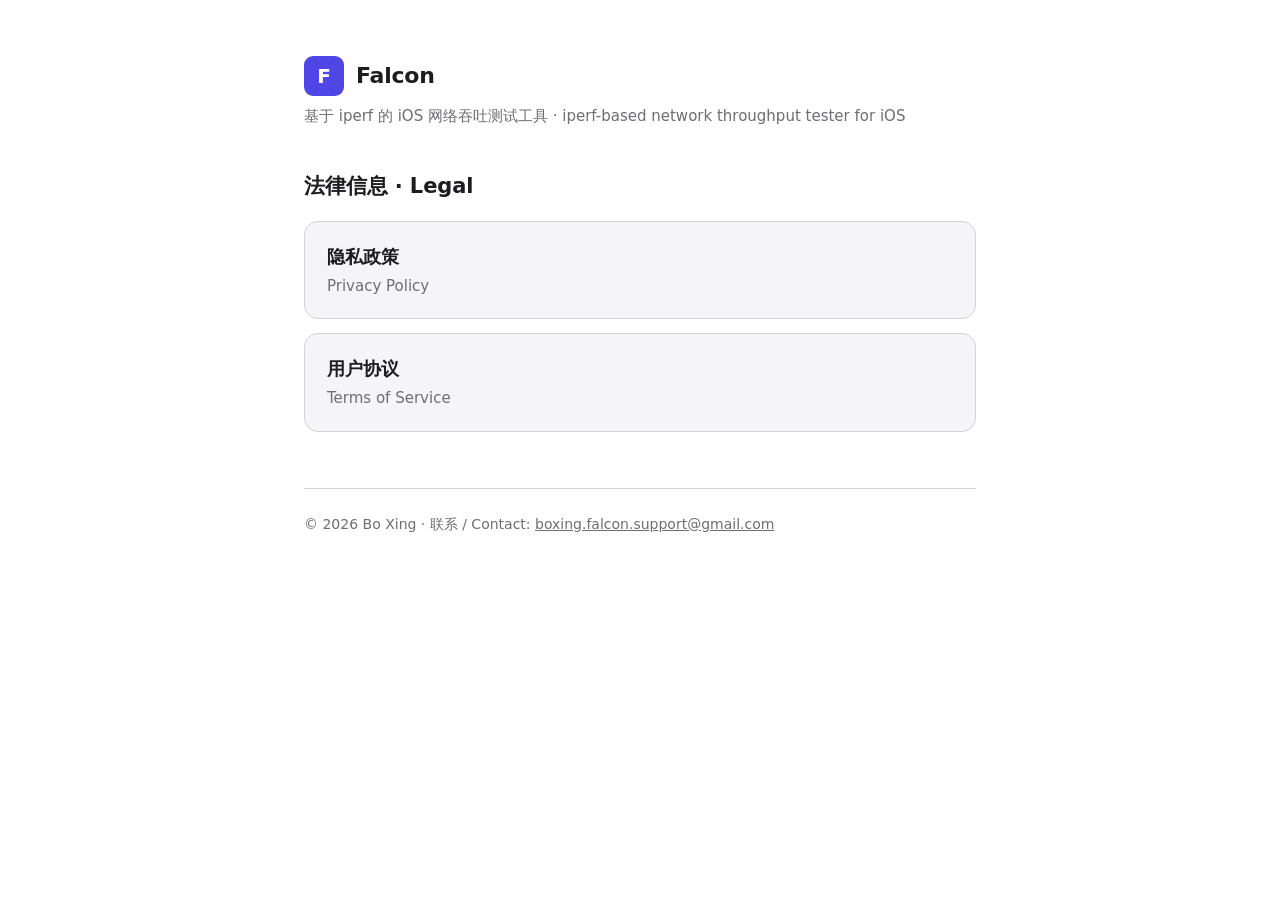
==== index.html @ 8d0fa13b "feat: 隐私政策与用户协议页面(中英双语) 新增 GitHub Pages 静态站点:索引页 + 隐私政策/用户协议各中英两版 + 共用样式。 供 Falcon App「关于」页的法律入口链接。 " ====
<!DOCTYPE html>
<html lang="zh-Hans">
<head>
<meta charset="utf-8">
<meta name="viewport" content="width=device-width, initial-scale=1">
<title>Falcon</title>
<link rel="stylesheet" href="style.css">
</head>
<body>
<div class="wrap">
  <header class="site">
    <div class="mark">F</div>
    <h1>Falcon</h1>
  </header>
  <p class="updated">基于 iperf 的 iOS 网络吞吐测试工具 · iperf-based network throughput tester for iOS</p>

  <h2>法律信息 · Legal</h2>
  <a class="card" href="privacy.html">
    <div class="t">隐私政策</div>
    <div class="d">Privacy Policy</div>
  </a>
  <a class="card" href="terms.html">
    <div class="t">用户协议</div>
    <div class="d">Terms of Service</div>
  </a>

  <footer>
    © 2026 Bo Xing · 联系 / Contact:
    <a href="mailto:boxing.falcon.support@gmail.com">boxing.falcon.support@gmail.com</a>
  </footer>
</div>
</body>
</html>
---- style.css ----
:root {
  color-scheme: light dark;
  --bg: #ffffff;
  --surface: #f5f5f7;
  --text: #1d1d1f;
  --text-secondary: #6e6e73;
  --separator: #d2d2d7;
  --accent: #4f46e5;
}

@media (prefers-color-scheme: dark) {
  :root {
    --bg: #000000;
    --surface: #1c1c1e;
    --text: #f5f5f7;
    --text-secondary: #98989d;
    --separator: #38383a;
    --accent: #818cf8;
  }
}

* { box-sizing: border-box; }

html { -webkit-text-size-adjust: 100%; }

body {
  margin: 0;
  font-family: -apple-system, BlinkMacSystemFont, "SF Pro Text", "Segoe UI",
    "PingFang SC", "Hiragino Sans GB", "Microsoft YaHei", system-ui, sans-serif;
  background: var(--bg);
  color: var(--text);
  line-height: 1.65;
  font-size: 17px;
}

.wrap {
  max-width: 720px;
  margin: 0 auto;
  padding: 56px 24px 96px;
}

header.site {
  display: flex;
  align-items: center;
  gap: 12px;
  margin-bottom: 8px;
}

header.site .mark {
  width: 40px;
  height: 40px;
  border-radius: 9px;
  background: var(--accent);
  display: grid;
  place-items: center;
  color: #fff;
  font-weight: 700;
  font-size: 20px;
  flex: none;
}

header.site h1 { font-size: 22px; margin: 0; }

h1 { font-size: 30px; line-height: 1.25; letter-spacing: -0.01em; }
h2 { font-size: 21px; margin-top: 40px; letter-spacing: -0.005em; }

.updated {
  color: var(--text-secondary);
  font-size: 15px;
  margin-top: 4px;
}

.lang {
  font-size: 15px;
  margin: 24px 0 8px;
}
.lang a { color: var(--accent); text-decoration: none; }
.lang a:hover { text-decoration: underline; }

a { color: var(--accent); }

p, li { color: var(--text); }

ul { padding-left: 22px; }
li { margin: 6px 0; }

hr {
  border: none;
  border-top: 1px solid var(--separator);
  margin: 40px 0;
}

.card {
  display: block;
  background: var(--surface);
  border: 1px solid var(--separator);
  border-radius: 14px;
  padding: 20px 22px;
  margin: 14px 0;
  text-decoration: none;
  color: var(--text);
  transition: transform 0.12s ease;
}
.card:hover { transform: translateY(-1px); }
.card .t { font-size: 18px; font-weight: 600; }
.card .d { color: var(--text-secondary); font-size: 15px; margin-top: 2px; }

footer {
  margin-top: 56px;
  padding-top: 24px;
  border-top: 1px solid var(--separator);
  color: var(--text-secondary);
  font-size: 14px;
}
footer a { color: var(--text-secondary); }
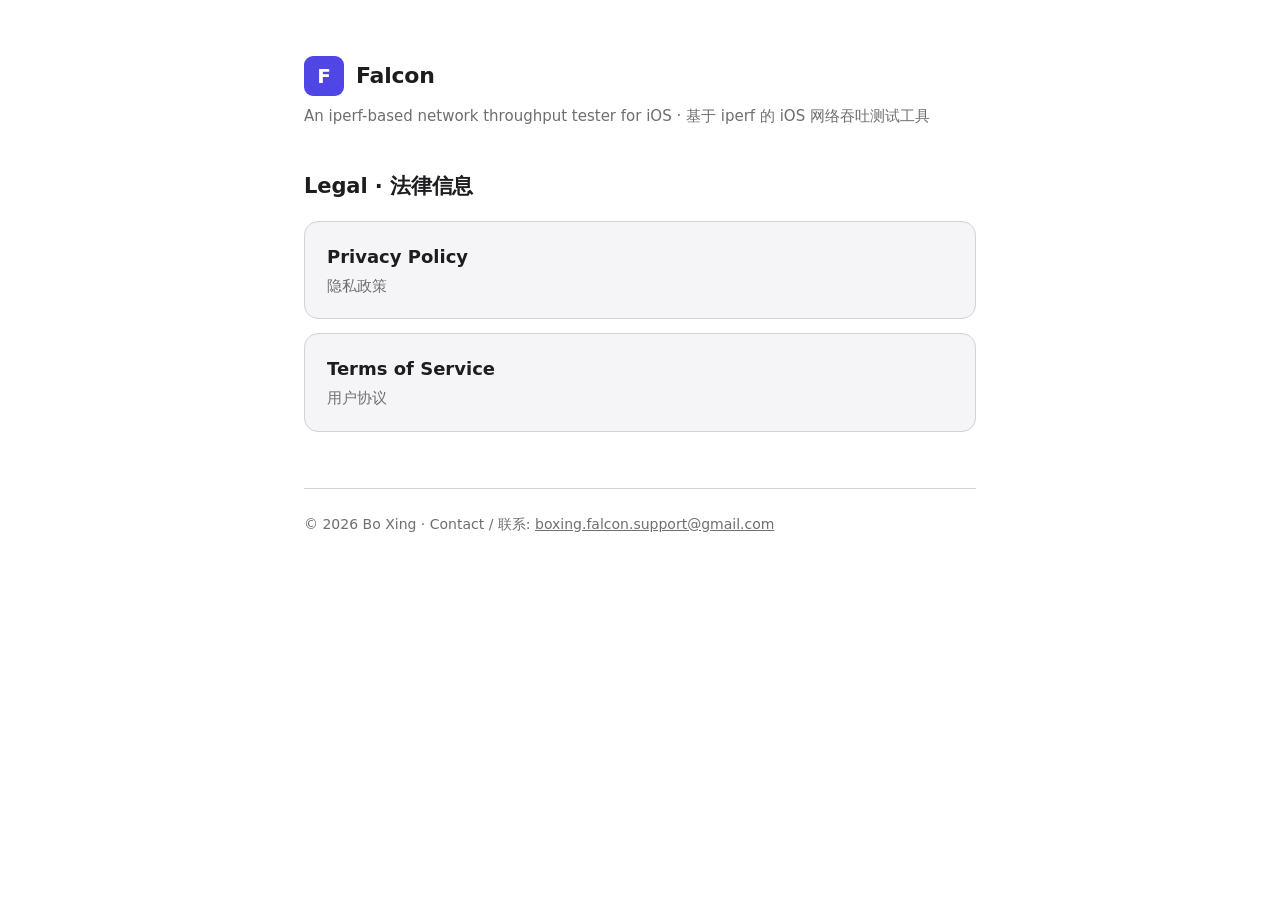
==== commit 4ead9b6f: "refactor: 默认页面改英文,中文移至 -zh 版本 privacy.html / terms.html / index.html 改为英文(全球默认 + App Store 隐私 政策 URL" ====
--- a/index.html
+++ b/index.html
@@ -1,5 +1,5 @@
 <!DOCTYPE html>
-<html lang="zh-Hans">
+<html lang="en">
 <head>
 <meta charset="utf-8">
 <meta name="viewport" content="width=device-width, initial-scale=1">
@@ -12,20 +12,20 @@
     <div class="mark">F</div>
     <h1>Falcon</h1>
   </header>
-  <p class="updated">基于 iperf 的 iOS 网络吞吐测试工具 · iperf-based network throughput tester for iOS</p>
+  <p class="updated">An iperf-based network throughput tester for iOS · 基于 iperf 的 iOS 网络吞吐测试工具</p>
 
-  <h2>法律信息 · Legal</h2>
+  <h2>Legal · 法律信息</h2>
   <a class="card" href="privacy.html">
-    <div class="t">隐私政策</div>
-    <div class="d">Privacy Policy</div>
+    <div class="t">Privacy Policy</div>
+    <div class="d">隐私政策</div>
   </a>
   <a class="card" href="terms.html">
-    <div class="t">用户协议</div>
-    <div class="d">Terms of Service</div>
+    <div class="t">Terms of Service</div>
+    <div class="d">用户协议</div>
   </a>
 
   <footer>
-    © 2026 Bo Xing · 联系 / Contact:
+    © 2026 Bo Xing · Contact / 联系:
     <a href="mailto:boxing.falcon.support@gmail.com">boxing.falcon.support@gmail.com</a>
   </footer>
 </div>
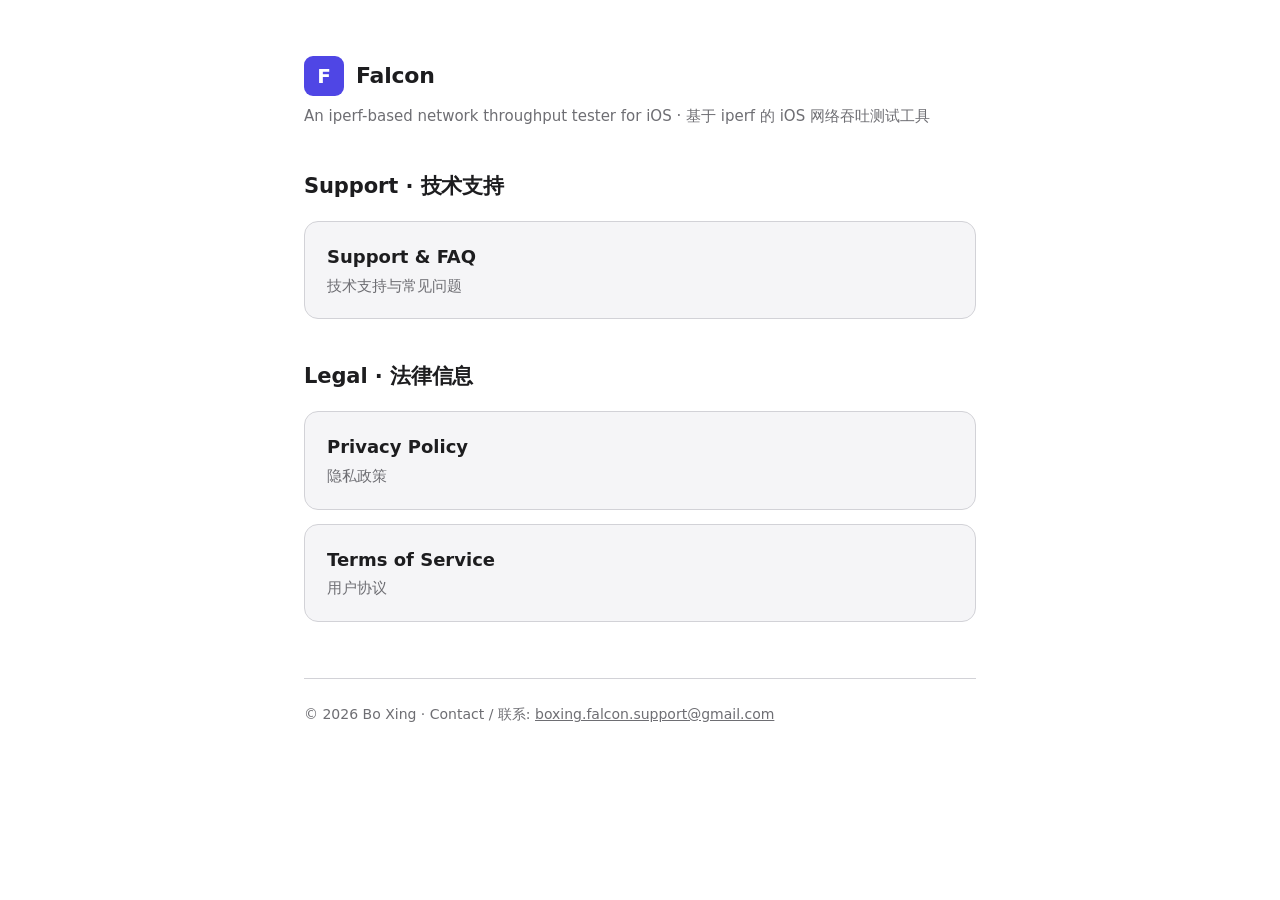
==== commit 47b66488: "feat: 技术支持页(中英双语)+ 首页入口 Co-Authored-By: Claude Opus 4.8 <noreply@anthropic.com>" ====
--- a/index.html
+++ b/index.html
@@ -13,6 +13,12 @@
     <h1>Falcon</h1>
   </header>
   <p class="updated">An iperf-based network throughput tester for iOS · 基于 iperf 的 iOS 网络吞吐测试工具</p>
+
+  <h2>Support · 技术支持</h2>
+  <a class="card" href="support.html">
+    <div class="t">Support &amp; FAQ</div>
+    <div class="d">技术支持与常见问题</div>
+  </a>
 
   <h2>Legal · 法律信息</h2>
   <a class="card" href="privacy.html">
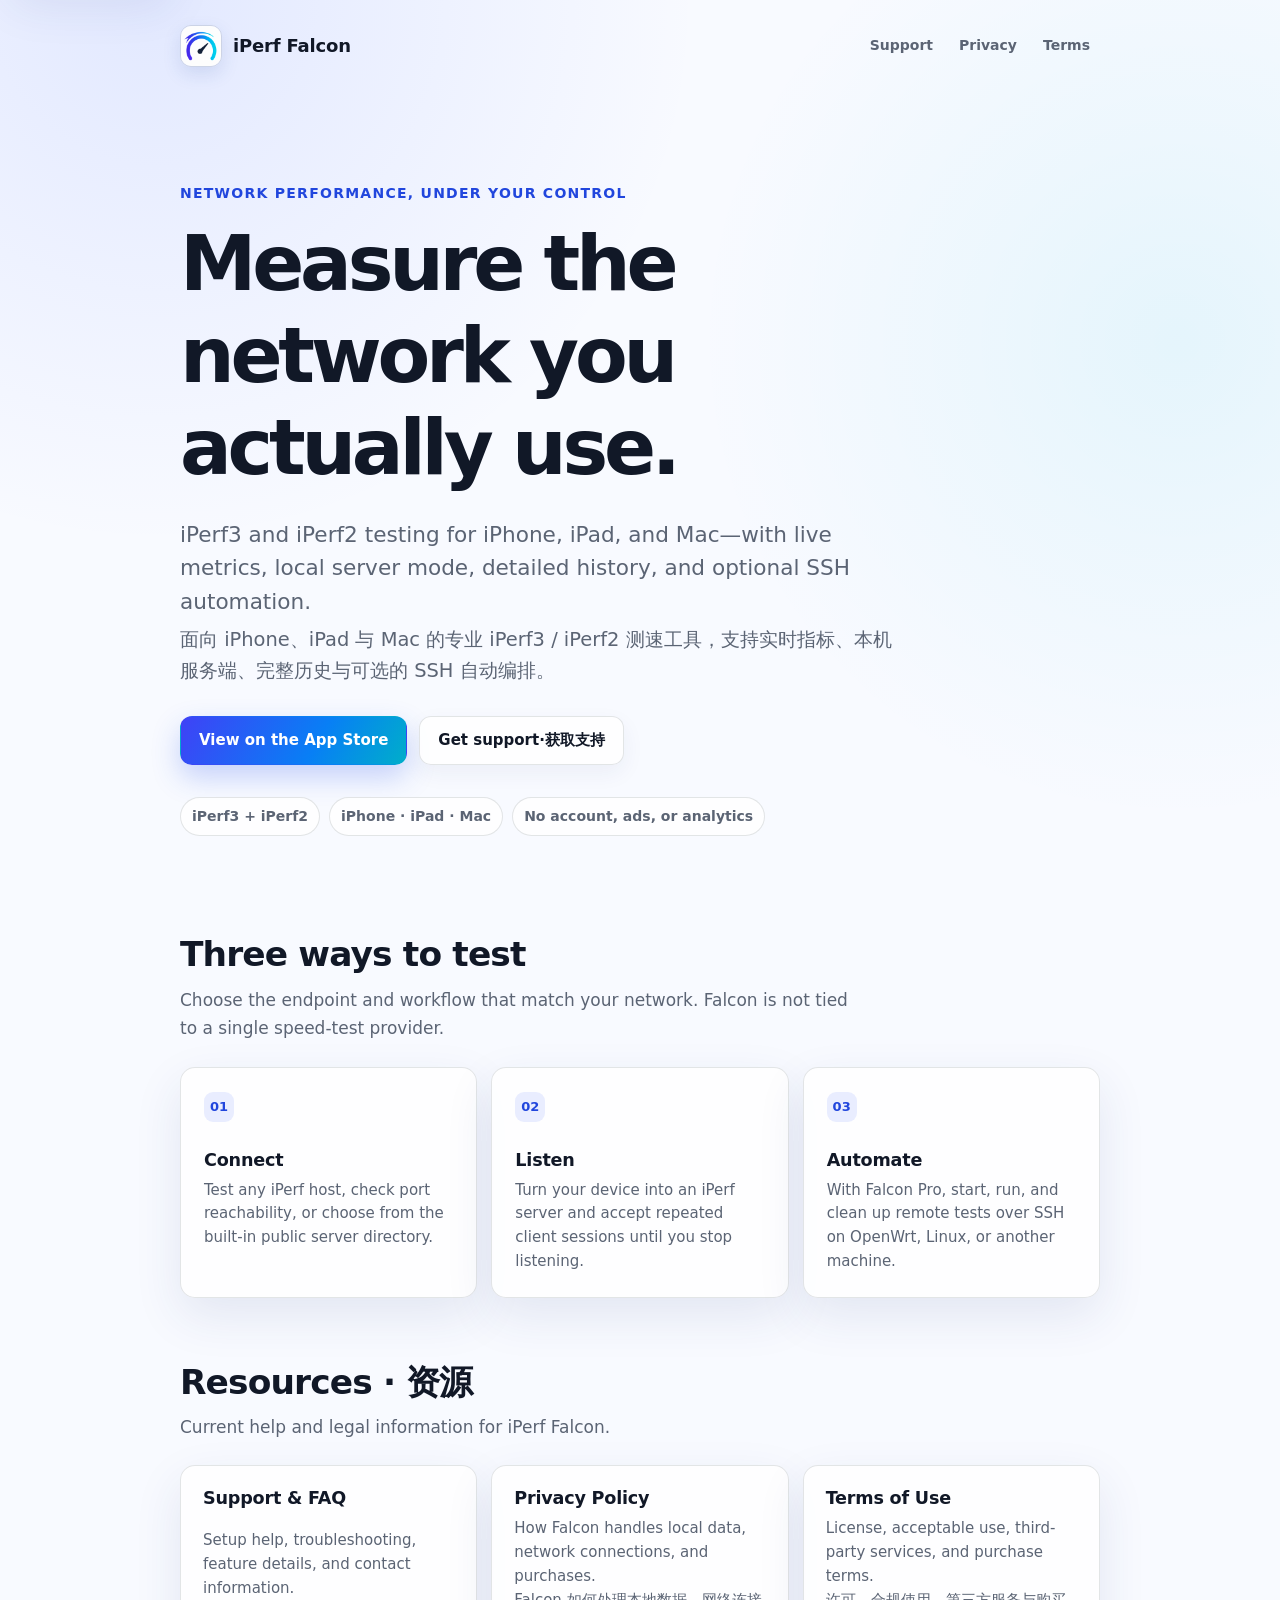
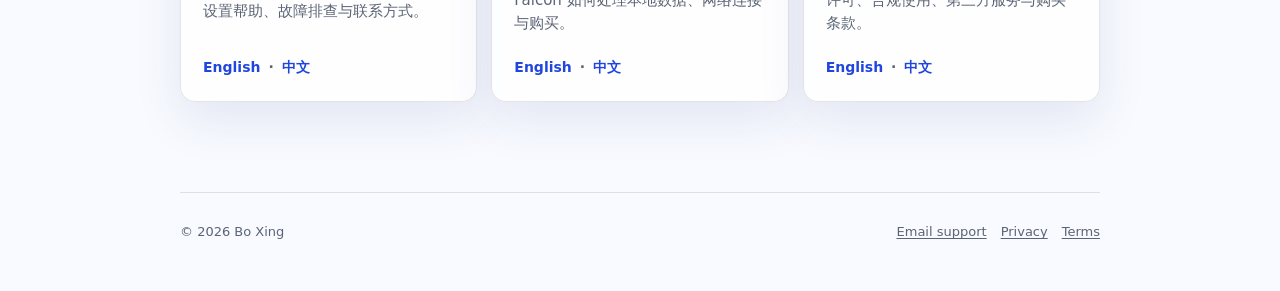
==== commit f2d5fb12: "feat: 更新官网内容与支持文档" ====
--- a/index.html
+++ b/index.html
@@ -1,39 +1,122 @@
 <!DOCTYPE html>
 <html lang="en">
 <head>
-<meta charset="utf-8">
-<meta name="viewport" content="width=device-width, initial-scale=1">
-<title>Falcon</title>
-<link rel="stylesheet" href="style.css">
+  <meta charset="utf-8">
+  <meta name="viewport" content="width=device-width, initial-scale=1">
+  <meta name="description" content="iPerf Falcon is a native network throughput tester for iPhone, iPad, and Mac, with iPerf3, iPerf2, local server mode, and optional SSH orchestration.">
+  <meta name="theme-color" content="#f8faff" media="(prefers-color-scheme: light)">
+  <meta name="theme-color" content="#080b12" media="(prefers-color-scheme: dark)">
+  <link rel="canonical" href="https://bo-xing.github.io/falcon-site/">
+  <link rel="icon" href="app-icon.png" type="image/png">
+  <link rel="apple-touch-icon" href="app-icon.png">
+  <link rel="stylesheet" href="style.css">
+  <title>iPerf Falcon · Network Throughput Tester</title>
 </head>
 <body>
-<div class="wrap">
-  <header class="site">
-    <div class="mark">F</div>
-    <h1>Falcon</h1>
-  </header>
-  <p class="updated">An iperf-based network throughput tester for iOS · 基于 iperf 的 iOS 网络吞吐测试工具</p>
+  <a class="skip-link" href="#main-content">Skip to content</a>
+  <div class="wrap">
+    <header class="site-header">
+      <a class="brand" href="index.html" aria-label="iPerf Falcon home">
+        <img src="app-icon.png" width="42" height="42" alt="">
+        <span>iPerf Falcon</span>
+      </a>
+      <nav class="site-nav" aria-label="Primary navigation">
+        <a href="support.html">Support</a>
+        <a href="privacy.html">Privacy</a>
+        <a href="terms.html">Terms</a>
+      </nav>
+    </header>
 
-  <h2>Support · 技术支持</h2>
-  <a class="card" href="support.html">
-    <div class="t">Support &amp; FAQ</div>
-    <div class="d">技术支持与常见问题</div>
-  </a>
+    <main id="main-content">
+      <section class="hero" aria-labelledby="hero-title">
+        <p class="eyebrow">Network performance, under your control</p>
+        <h1 id="hero-title">Measure the network you actually use.</h1>
+        <p class="lead">
+          iPerf3 and iPerf2 testing for iPhone, iPad, and Mac—with live metrics, local server mode, detailed history, and optional SSH automation.
+          <span class="zh-line" lang="zh-Hans">面向 iPhone、iPad 与 Mac 的专业 iPerf3 / iPerf2 测速工具，支持实时指标、本机服务端、完整历史与可选的 SSH 自动编排。</span>
+        </p>
+        <div class="hero-actions">
+          <a class="button primary" href="https://apps.apple.com/app/id6780008195">View on the App Store</a>
+          <a class="button" href="support.html"><span>Get support</span><span aria-hidden="true">·</span><span lang="zh-Hans">获取支持</span></a>
+        </div>
+        <ul class="fact-list">
+          <li>iPerf3 + iPerf2</li>
+          <li>iPhone · iPad · Mac</li>
+          <li>No account, ads, or analytics</li>
+        </ul>
+      </section>
 
-  <h2>Legal · 法律信息</h2>
-  <a class="card" href="privacy.html">
-    <div class="t">Privacy Policy</div>
-    <div class="d">隐私政策</div>
-  </a>
-  <a class="card" href="terms.html">
-    <div class="t">Terms of Service</div>
-    <div class="d">用户协议</div>
-  </a>
+      <section aria-labelledby="ways-title">
+        <h2 id="ways-title">Three ways to test</h2>
+        <p class="section-intro">Choose the endpoint and workflow that match your network. Falcon is not tied to a single speed-test provider.</p>
+        <div class="grid">
+          <article class="panel">
+            <span class="number" aria-hidden="true">01</span>
+            <h3>Connect</h3>
+            <p>Test any iPerf host, check port reachability, or choose from the built-in public server directory.</p>
+          </article>
+          <article class="panel">
+            <span class="number" aria-hidden="true">02</span>
+            <h3>Listen</h3>
+            <p>Turn your device into an iPerf server and accept repeated client sessions until you stop listening.</p>
+          </article>
+          <article class="panel">
+            <span class="number" aria-hidden="true">03</span>
+            <h3>Automate</h3>
+            <p>With Falcon Pro, start, run, and clean up remote tests over SSH on OpenWrt, Linux, or another machine.</p>
+          </article>
+        </div>
+      </section>
 
-  <footer>
-    © 2026 Bo Xing · Contact / 联系:
-    <a href="mailto:boxing.falcon.support@gmail.com">boxing.falcon.support@gmail.com</a>
-  </footer>
-</div>
+      <section aria-labelledby="resources-title">
+        <h2 id="resources-title">Resources <span aria-hidden="true">·</span> <span lang="zh-Hans">资源</span></h2>
+        <p class="section-intro">Current help and legal information for iPerf Falcon.</p>
+        <div class="resource-grid">
+          <article class="card">
+            <div class="card-top">
+              <h3>Support &amp; FAQ</h3>
+            </div>
+            <p>Setup help, troubleshooting, feature details, and contact information.<br><span lang="zh-Hans">设置帮助、故障排查与联系方式。</span></p>
+            <div class="card-links">
+              <a href="support.html" lang="en">English</a>
+              <span aria-hidden="true">·</span>
+              <a href="support-zh.html" lang="zh-Hans">中文</a>
+            </div>
+          </article>
+          <article class="card">
+            <div class="card-top">
+              <h3>Privacy Policy</h3>
+            </div>
+            <p>How Falcon handles local data, network connections, and purchases.<br><span lang="zh-Hans">Falcon 如何处理本地数据、网络连接与购买。</span></p>
+            <div class="card-links">
+              <a href="privacy.html" lang="en">English</a>
+              <span aria-hidden="true">·</span>
+              <a href="privacy-zh.html" lang="zh-Hans">中文</a>
+            </div>
+          </article>
+          <article class="card">
+            <div class="card-top">
+              <h3>Terms of Use</h3>
+            </div>
+            <p>License, acceptable use, third-party services, and purchase terms.<br><span lang="zh-Hans">许可、合规使用、第三方服务与购买条款。</span></p>
+            <div class="card-links">
+              <a href="terms.html" lang="en">English</a>
+              <span aria-hidden="true">·</span>
+              <a href="terms-zh.html" lang="zh-Hans">中文</a>
+            </div>
+          </article>
+        </div>
+      </section>
+    </main>
+
+    <footer>
+      <span>© 2026 Bo Xing</span>
+      <nav class="footer-links" aria-label="Footer navigation">
+        <a href="mailto:boxing.falcon.support@gmail.com">Email support</a>
+        <a href="privacy.html">Privacy</a>
+        <a href="terms.html">Terms</a>
+      </nav>
+    </footer>
+  </div>
 </body>
 </html>
--- a/style.css
+++ b/style.css
@@ -1,115 +1,607 @@
 :root {
   color-scheme: light dark;
-  --bg: #ffffff;
-  --surface: #f5f5f7;
-  --text: #1d1d1f;
-  --text-secondary: #6e6e73;
-  --separator: #d2d2d7;
-  --accent: #4f46e5;
+  --bg: #f8faff;
+  --surface: rgba(255, 255, 255, 0.82);
+  --surface-solid: #ffffff;
+  --surface-muted: #f1f5ff;
+  --text: #111827;
+  --text-secondary: #5b6474;
+  --separator: rgba(31, 41, 55, 0.12);
+  --accent: #335cff;
+  --accent-strong: #2146dd;
+  --accent-soft: rgba(51, 92, 255, 0.1);
+  --shadow: 0 18px 48px rgba(35, 61, 130, 0.1);
+  --radius-md: 15px;
 }
 
 @media (prefers-color-scheme: dark) {
   :root {
-    --bg: #000000;
-    --surface: #1c1c1e;
-    --text: #f5f5f7;
-    --text-secondary: #98989d;
-    --separator: #38383a;
-    --accent: #818cf8;
-  }
-}
-
-* { box-sizing: border-box; }
-
-html { -webkit-text-size-adjust: 100%; }
+    --bg: #080b12;
+    --surface: rgba(20, 25, 36, 0.84);
+    --surface-solid: #141924;
+    --surface-muted: #171d2b;
+    --text: #f4f7fb;
+    --text-secondary: #a5adba;
+    --separator: rgba(255, 255, 255, 0.13);
+    --accent: #8096ff;
+    --accent-strong: #a5b4ff;
+    --accent-soft: rgba(128, 150, 255, 0.15);
+    --shadow: 0 20px 54px rgba(0, 0, 0, 0.28);
+  }
+}
+
+* {
+  box-sizing: border-box;
+}
+
+html {
+  -webkit-text-size-adjust: 100%;
+  scroll-behavior: smooth;
+}
 
 body {
+  min-height: 100vh;
   margin: 0;
   font-family: -apple-system, BlinkMacSystemFont, "SF Pro Text", "Segoe UI",
     "PingFang SC", "Hiragino Sans GB", "Microsoft YaHei", system-ui, sans-serif;
-  background: var(--bg);
-  color: var(--text);
-  line-height: 1.65;
   font-size: 17px;
+  line-height: 1.68;
+  color: var(--text);
+  background:
+    radial-gradient(circle at 12% 0%, rgba(51, 92, 255, 0.11), transparent 34rem),
+    radial-gradient(circle at 92% 18%, rgba(0, 184, 217, 0.08), transparent 30rem),
+    var(--bg);
+}
+
+img {
+  display: block;
+  max-width: 100%;
+}
+
+a {
+  color: var(--accent-strong);
+  text-underline-offset: 0.18em;
+}
+
+a:hover {
+  color: var(--accent);
+}
+
+a:focus-visible {
+  outline: 3px solid var(--accent);
+  outline: 3px solid color-mix(in srgb, var(--accent) 55%, transparent);
+  outline-offset: 3px;
+  border-radius: 6px;
+}
+
+.skip-link {
+  position: fixed;
+  z-index: 20;
+  top: 12px;
+  left: 12px;
+  padding: 9px 14px;
+  border-radius: 9px;
+  background: var(--surface-solid);
+  color: var(--text);
+  box-shadow: var(--shadow);
+  transform: translateY(-160%);
+}
+
+.skip-link:focus {
+  transform: translateY(0);
 }
 
 .wrap {
+  width: calc(100% - 40px);
+  max-width: 920px;
+  margin: 0 auto;
+}
+
+.site-header {
+  display: flex;
+  align-items: center;
+  justify-content: space-between;
+  gap: 24px;
+  min-height: 92px;
+  padding: 20px 0;
+}
+
+.brand {
+  display: inline-flex;
+  align-items: center;
+  gap: 11px;
+  color: var(--text);
+  font-size: 18px;
+  font-weight: 700;
+  letter-spacing: -0.01em;
+  text-decoration: none;
+}
+
+.brand img {
+  width: 42px;
+  height: 42px;
+  border: 1px solid var(--separator);
+  border-radius: 11px;
+  box-shadow: 0 7px 18px rgba(40, 74, 160, 0.13);
+}
+
+.site-nav {
+  display: flex;
+  align-items: center;
+  gap: 6px;
+}
+
+.site-nav a {
+  padding: 8px 10px;
+  border-radius: 9px;
+  color: var(--text-secondary);
+  font-size: 14px;
+  font-weight: 600;
+  text-decoration: none;
+}
+
+.site-nav a:hover,
+.site-nav a[aria-current="page"] {
+  color: var(--text);
+  background: var(--accent-soft);
+}
+
+main {
+  padding: 42px 0 34px;
+}
+
+.hero {
+  padding: 48px 0 34px;
+}
+
+.eyebrow {
+  margin: 0 0 12px;
+  color: var(--accent-strong);
+  font-size: 14px;
+  font-weight: 750;
+  letter-spacing: 0.09em;
+  text-transform: uppercase;
+}
+
+h1,
+h2,
+h3 {
+  color: var(--text);
+  line-height: 1.2;
+  letter-spacing: -0.025em;
+}
+
+h1 {
+  max-width: 760px;
+  margin: 0;
+  font-size: clamp(2.45rem, 7vw, 4.8rem);
+  letter-spacing: -0.055em;
+}
+
+h2 {
+  margin: 64px 0 18px;
+  font-size: clamp(1.65rem, 4vw, 2.15rem);
+}
+
+h3 {
+  margin: 0 0 8px;
+  font-size: 1.1rem;
+  letter-spacing: -0.012em;
+}
+
+p,
+li {
+  color: var(--text);
+}
+
+.lead {
   max-width: 720px;
+  margin: 24px 0 0;
+  color: var(--text-secondary);
+  font-size: clamp(1.08rem, 2.8vw, 1.35rem);
+  line-height: 1.55;
+}
+
+.zh-line {
+  display: block;
+  margin-top: 7px;
+  font-size: 0.9em;
+}
+
+.hero-actions {
+  display: flex;
+  flex-wrap: wrap;
+  gap: 12px;
+  margin-top: 30px;
+}
+
+.button {
+  display: inline-flex;
+  align-items: center;
+  justify-content: center;
+  min-height: 48px;
+  padding: 11px 18px;
+  border: 1px solid var(--separator);
+  border-radius: 12px;
+  color: var(--text);
+  background: var(--surface);
+  font-size: 15px;
+  font-weight: 700;
+  text-decoration: none;
+  box-shadow: 0 8px 22px rgba(29, 52, 112, 0.06);
+  transition: transform 160ms ease, border-color 160ms ease, background 160ms ease;
+}
+
+.button.primary {
+  border-color: transparent;
+  color: #ffffff;
+  background: linear-gradient(120deg, #3f42f6, #087ff5 60%, #00aeca);
+  box-shadow: 0 12px 28px rgba(45, 89, 235, 0.25);
+}
+
+.button:hover {
+  color: var(--text);
+  border-color: color-mix(in srgb, var(--accent) 45%, var(--separator));
+  transform: translateY(-1px);
+}
+
+.button.primary:hover {
+  color: #ffffff;
+}
+
+.fact-list {
+  display: flex;
+  flex-wrap: wrap;
+  gap: 9px;
+  margin: 32px 0 0;
+  padding: 0;
+  list-style: none;
+}
+
+.fact-list li {
+  padding: 7px 11px;
+  border: 1px solid var(--separator);
+  border-radius: 999px;
+  color: var(--text-secondary);
+  background: var(--surface);
+  font-size: 14px;
+  font-weight: 650;
+}
+
+.section-intro {
+  max-width: 690px;
+  margin: -8px 0 24px;
+  color: var(--text-secondary);
+}
+
+.grid {
+  display: grid;
+  grid-template-columns: repeat(3, minmax(0, 1fr));
+  gap: 14px;
+}
+
+.panel,
+.card,
+.callout {
+  border: 1px solid var(--separator);
+  background: var(--surface);
+  box-shadow: var(--shadow);
+}
+
+.panel {
+  min-height: 180px;
+  padding: 23px;
+  border-radius: var(--radius-md);
+}
+
+.panel .number {
+  display: inline-grid;
+  width: 30px;
+  height: 30px;
+  margin-bottom: 28px;
+  place-items: center;
+  border-radius: 9px;
+  color: var(--accent-strong);
+  background: var(--accent-soft);
+  font-size: 13px;
+  font-weight: 800;
+}
+
+.panel p,
+.card p {
+  margin: 0;
+  color: var(--text-secondary);
+  font-size: 15px;
+  line-height: 1.58;
+}
+
+.resource-grid {
+  display: grid;
+  grid-template-columns: repeat(3, minmax(0, 1fr));
+  gap: 14px;
+}
+
+.card {
+  display: flex;
+  min-height: 145px;
+  padding: 22px;
+  flex-direction: column;
+  justify-content: space-between;
+  border-radius: var(--radius-md);
+  color: var(--text);
+  transition: border-color 160ms ease;
+}
+
+.card:focus-within {
+  border-color: color-mix(in srgb, var(--accent) 45%, var(--separator));
+}
+
+.card-top {
+  display: flex;
+  align-items: flex-start;
+  justify-content: space-between;
+  gap: 16px;
+}
+
+.card-links {
+  display: flex;
+  gap: 8px;
+  margin-top: 20px;
+  color: var(--text-secondary);
+  font-size: 14px;
+  font-weight: 700;
+}
+
+.card-links a {
+  text-decoration: none;
+}
+
+.card-links a:hover {
+  text-decoration: underline;
+}
+
+.document {
+  max-width: 760px;
   margin: 0 auto;
-  padding: 56px 24px 96px;
-}
-
-header.site {
+  padding-top: 34px;
+}
+
+.document h1 {
+  font-size: clamp(2.2rem, 6vw, 3.7rem);
+}
+
+.document h2 {
+  margin-top: 52px;
+  font-size: 1.55rem;
+}
+
+.document h3 {
+  margin-top: 0;
+  font-size: 1.12rem;
+}
+
+.document p,
+.document li {
+  line-height: 1.72;
+}
+
+.document ul,
+.document ol {
+  padding-left: 24px;
+}
+
+.document li {
+  margin: 7px 0;
+}
+
+.updated {
+  margin: 12px 0 28px;
+  color: var(--text-secondary);
+  font-size: 14px;
+}
+
+.language-switch {
+  display: inline-flex;
+  gap: 7px;
+  margin-bottom: 24px;
+  padding: 6px 9px;
+  border: 1px solid var(--separator);
+  border-radius: 9px;
+  color: var(--text-secondary);
+  background: var(--surface);
+  font-size: 14px;
+}
+
+.language-switch a {
+  text-decoration: none;
+}
+
+.callout {
+  margin: 28px 0;
+  padding: 22px 24px;
+  border-radius: var(--radius-md);
+  border-left: 4px solid var(--accent);
+}
+
+.callout p:first-child {
+  margin-top: 0;
+}
+
+.callout p:last-child {
+  margin-bottom: 0;
+}
+
+.faq-list {
+  display: grid;
+  gap: 12px;
+  margin-top: 24px;
+}
+
+.faq-item {
+  padding: 22px 24px;
+  border: 1px solid var(--separator);
+  border-radius: var(--radius-md);
+  background: var(--surface);
+}
+
+.faq-item p {
+  margin: 9px 0 0;
+  color: var(--text-secondary);
+}
+
+code {
+  padding: 0.12em 0.35em;
+  border-radius: 5px;
+  color: var(--text);
+  background: var(--surface-muted);
+  font-family: ui-monospace, SFMono-Regular, Menlo, Monaco, Consolas, monospace;
+  font-size: 0.88em;
+}
+
+footer {
   display: flex;
   align-items: center;
-  gap: 12px;
-  margin-bottom: 8px;
-}
-
-header.site .mark {
-  width: 40px;
-  height: 40px;
-  border-radius: 9px;
-  background: var(--accent);
-  display: grid;
-  place-items: center;
-  color: #fff;
-  font-weight: 700;
-  font-size: 20px;
-  flex: none;
-}
-
-header.site h1 { font-size: 22px; margin: 0; }
-
-h1 { font-size: 30px; line-height: 1.25; letter-spacing: -0.01em; }
-h2 { font-size: 21px; margin-top: 40px; letter-spacing: -0.005em; }
-
-.updated {
-  color: var(--text-secondary);
-  font-size: 15px;
-  margin-top: 4px;
-}
-
-.lang {
-  font-size: 15px;
-  margin: 24px 0 8px;
-}
-.lang a { color: var(--accent); text-decoration: none; }
-.lang a:hover { text-decoration: underline; }
-
-a { color: var(--accent); }
-
-p, li { color: var(--text); }
-
-ul { padding-left: 22px; }
-li { margin: 6px 0; }
-
-hr {
-  border: none;
+  justify-content: space-between;
+  gap: 20px;
+  margin-top: 56px;
+  padding: 28px 0 48px;
   border-top: 1px solid var(--separator);
-  margin: 40px 0;
-}
-
-.card {
-  display: block;
-  background: var(--surface);
-  border: 1px solid var(--separator);
-  border-radius: 14px;
-  padding: 20px 22px;
-  margin: 14px 0;
-  text-decoration: none;
-  color: var(--text);
-  transition: transform 0.12s ease;
-}
-.card:hover { transform: translateY(-1px); }
-.card .t { font-size: 18px; font-weight: 600; }
-.card .d { color: var(--text-secondary); font-size: 15px; margin-top: 2px; }
-
-footer {
-  margin-top: 56px;
-  padding-top: 24px;
-  border-top: 1px solid var(--separator);
-  color: var(--text-secondary);
-  font-size: 14px;
-}
-footer a { color: var(--text-secondary); }
+  color: var(--text-secondary);
+  font-size: 13px;
+}
+
+.footer-links {
+  display: flex;
+  flex-wrap: wrap;
+  gap: 14px;
+}
+
+footer a {
+  color: var(--text-secondary);
+}
+
+@media (max-width: 720px) {
+  .wrap {
+    width: calc(100% - 32px);
+  }
+
+  .site-header {
+    align-items: flex-start;
+    min-height: auto;
+    padding: 18px 0;
+    flex-direction: column;
+    gap: 14px;
+  }
+
+  .site-nav {
+    width: 100%;
+    overflow-x: auto;
+    padding-bottom: 2px;
+  }
+
+  .site-nav a {
+    white-space: nowrap;
+  }
+
+  main {
+    padding-top: 24px;
+  }
+
+  .hero {
+    padding-top: 28px;
+  }
+
+  .grid,
+  .resource-grid {
+    grid-template-columns: 1fr;
+  }
+
+  .panel {
+    min-height: auto;
+  }
+
+  .panel .number {
+    margin-bottom: 18px;
+  }
+
+  footer {
+    align-items: flex-start;
+    flex-direction: column;
+  }
+}
+
+@media (prefers-reduced-motion: reduce) {
+  html {
+    scroll-behavior: auto;
+  }
+
+  .button,
+  .card {
+    transition: none;
+  }
+
+  .button:hover {
+    transform: none;
+  }
+}
+
+@media print {
+  :root {
+    color-scheme: light;
+    --bg: #ffffff;
+    --surface: #ffffff;
+    --surface-solid: #ffffff;
+    --surface-muted: #f3f4f6;
+    --text: #000000;
+    --text-secondary: #333333;
+    --separator: #b8b8b8;
+    --accent: #000000;
+    --accent-strong: #000000;
+    --accent-soft: #eeeeee;
+    --shadow: none;
+  }
+
+  body {
+    color: #000000;
+    background: #ffffff;
+  }
+
+  .skip-link,
+  .site-nav,
+  .language-switch,
+  .hero-actions {
+    display: none;
+  }
+
+  .wrap,
+  .document {
+    width: 100%;
+    max-width: none;
+    margin: 0;
+  }
+
+  .site-header {
+    min-height: auto;
+    padding: 0 0 24px;
+  }
+
+  .brand img,
+  .panel,
+  .card,
+  .callout {
+    box-shadow: none;
+  }
+
+  main {
+    padding: 0;
+  }
+
+  a {
+    color: inherit;
+  }
+
+  footer {
+    margin-top: 32px;
+    padding-bottom: 0;
+  }
+}
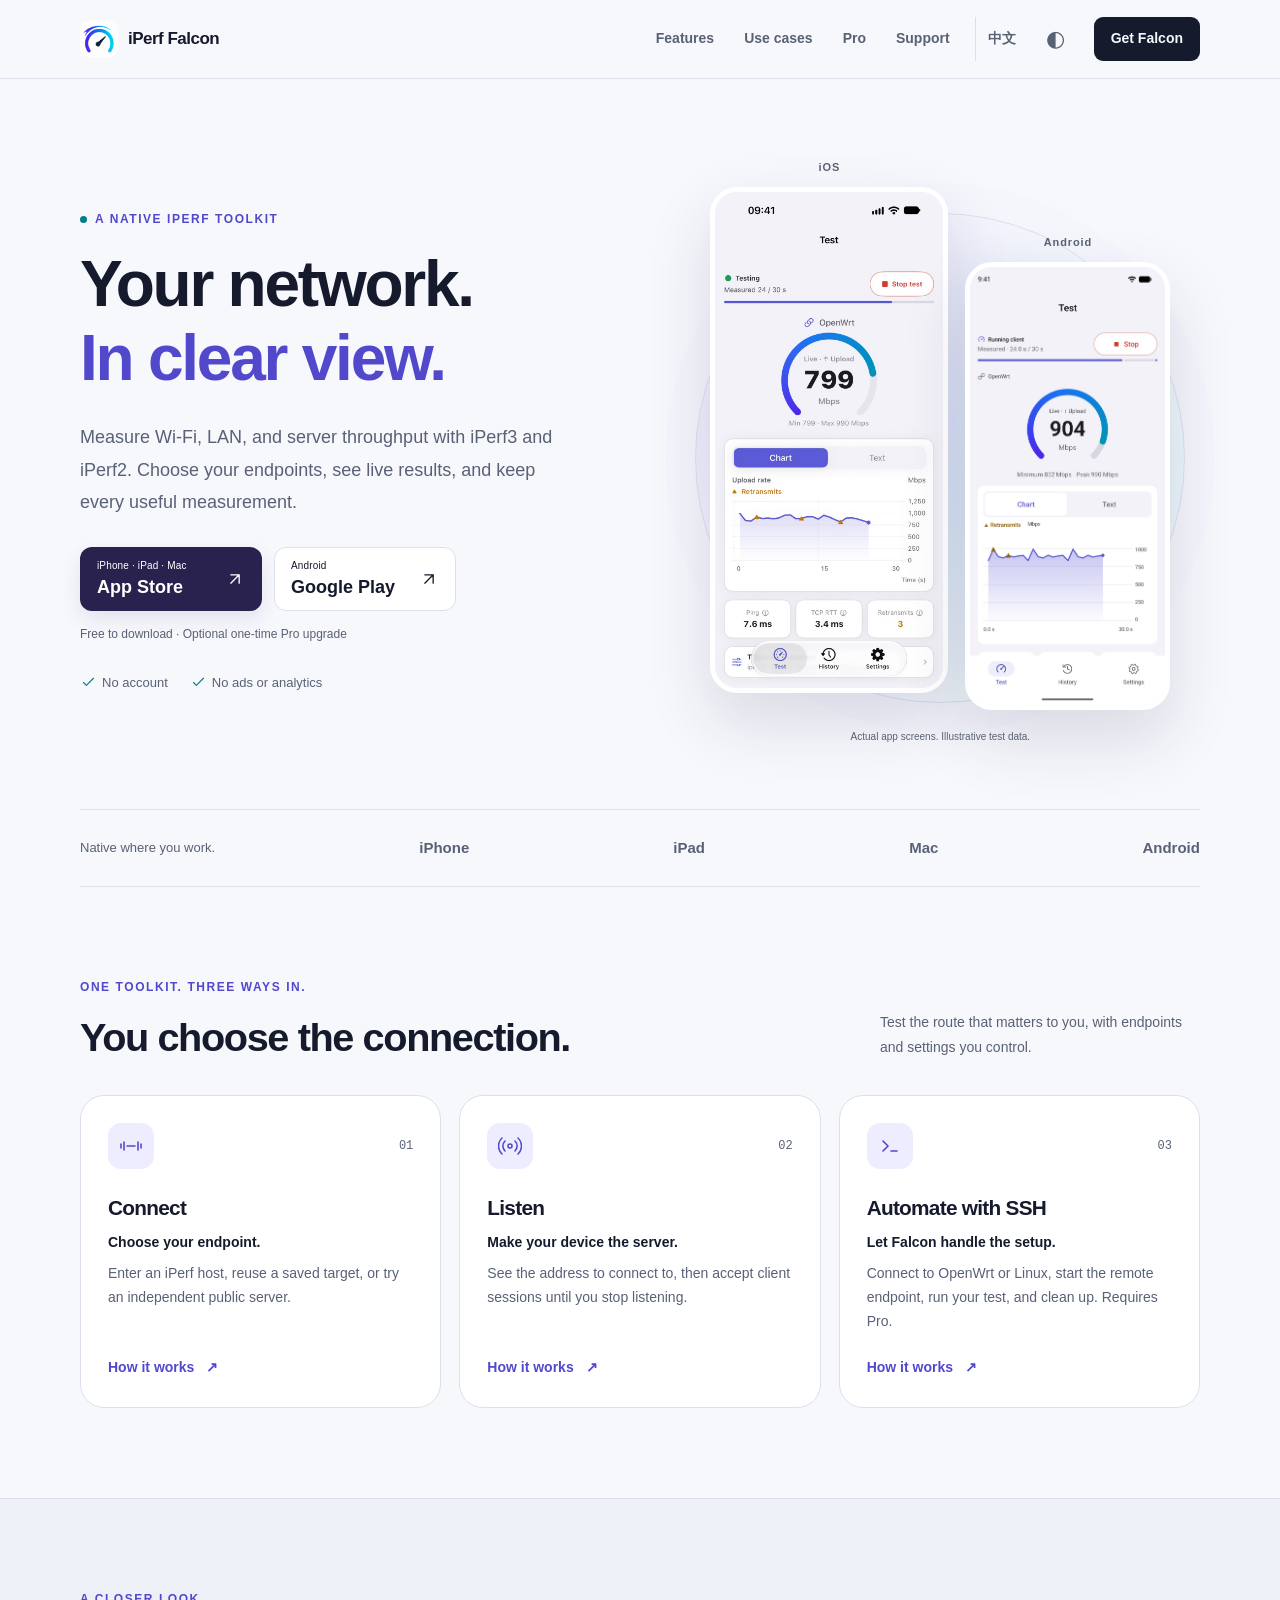
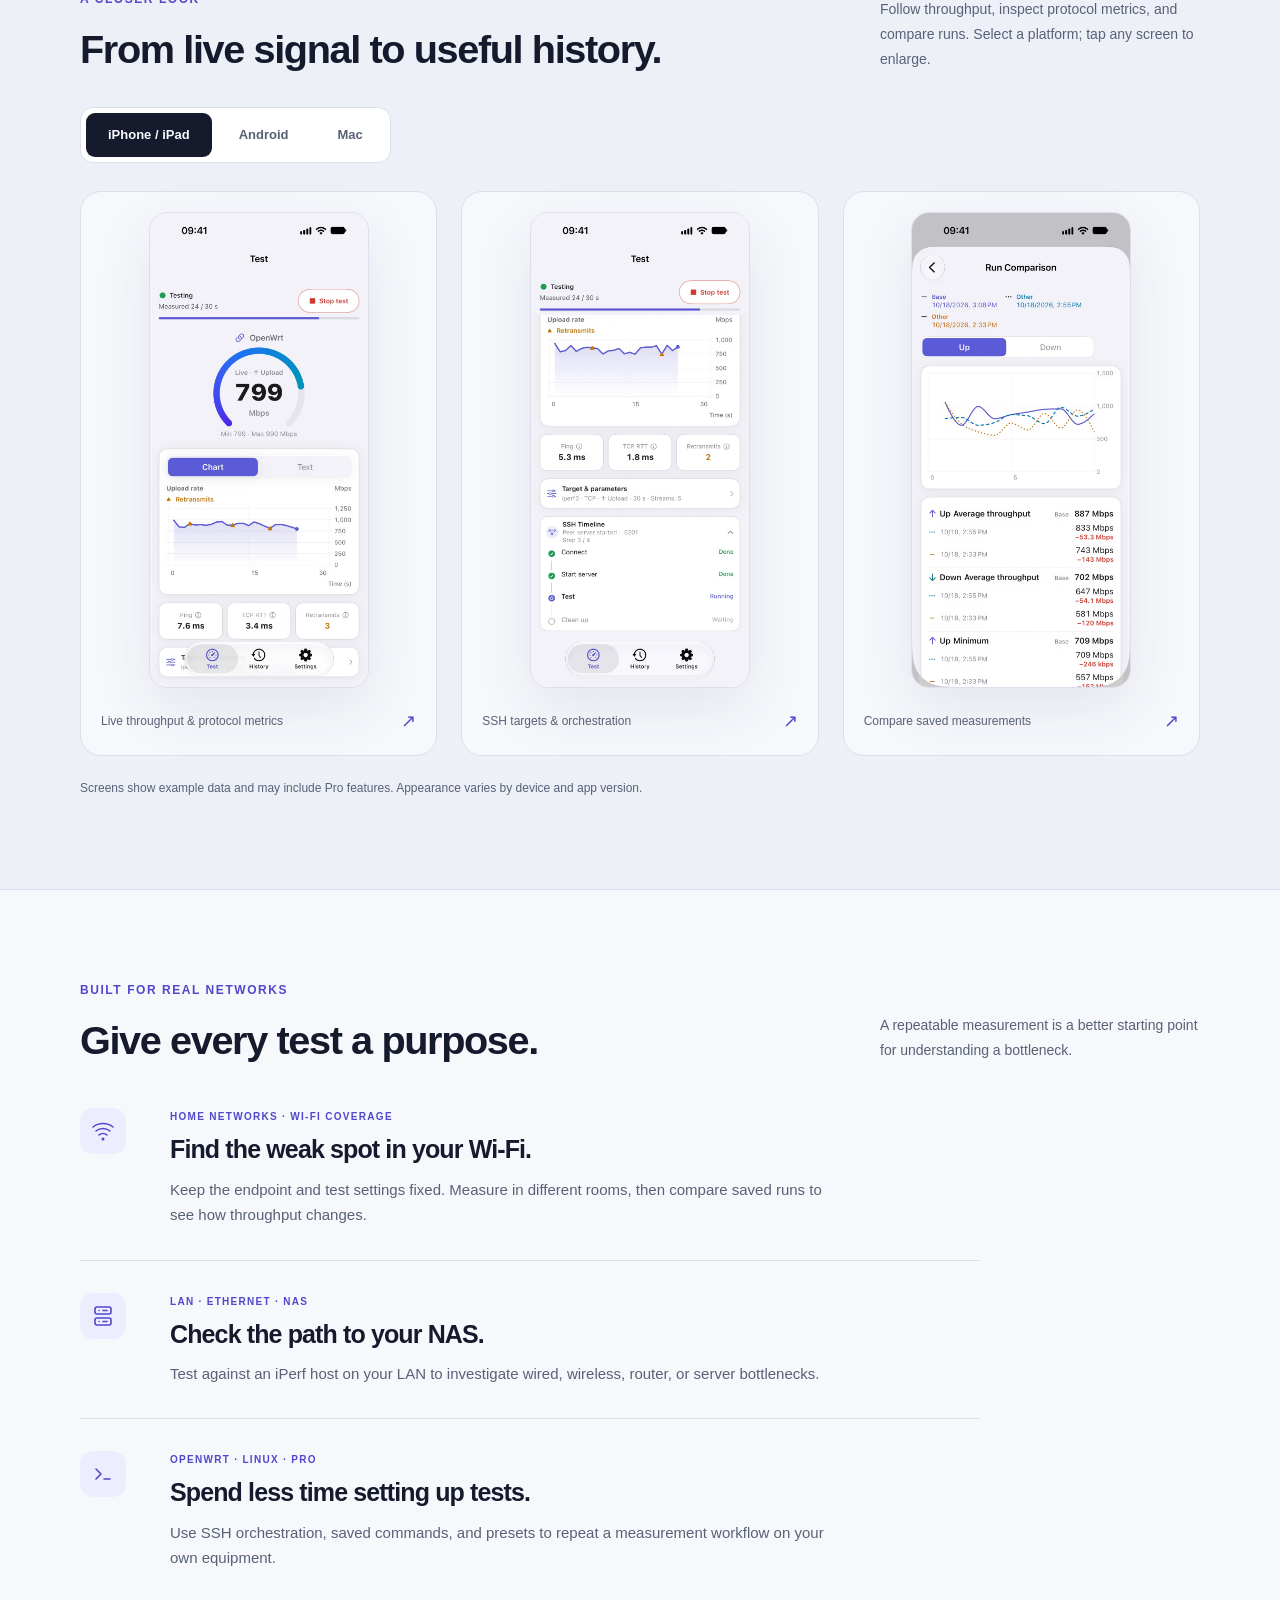
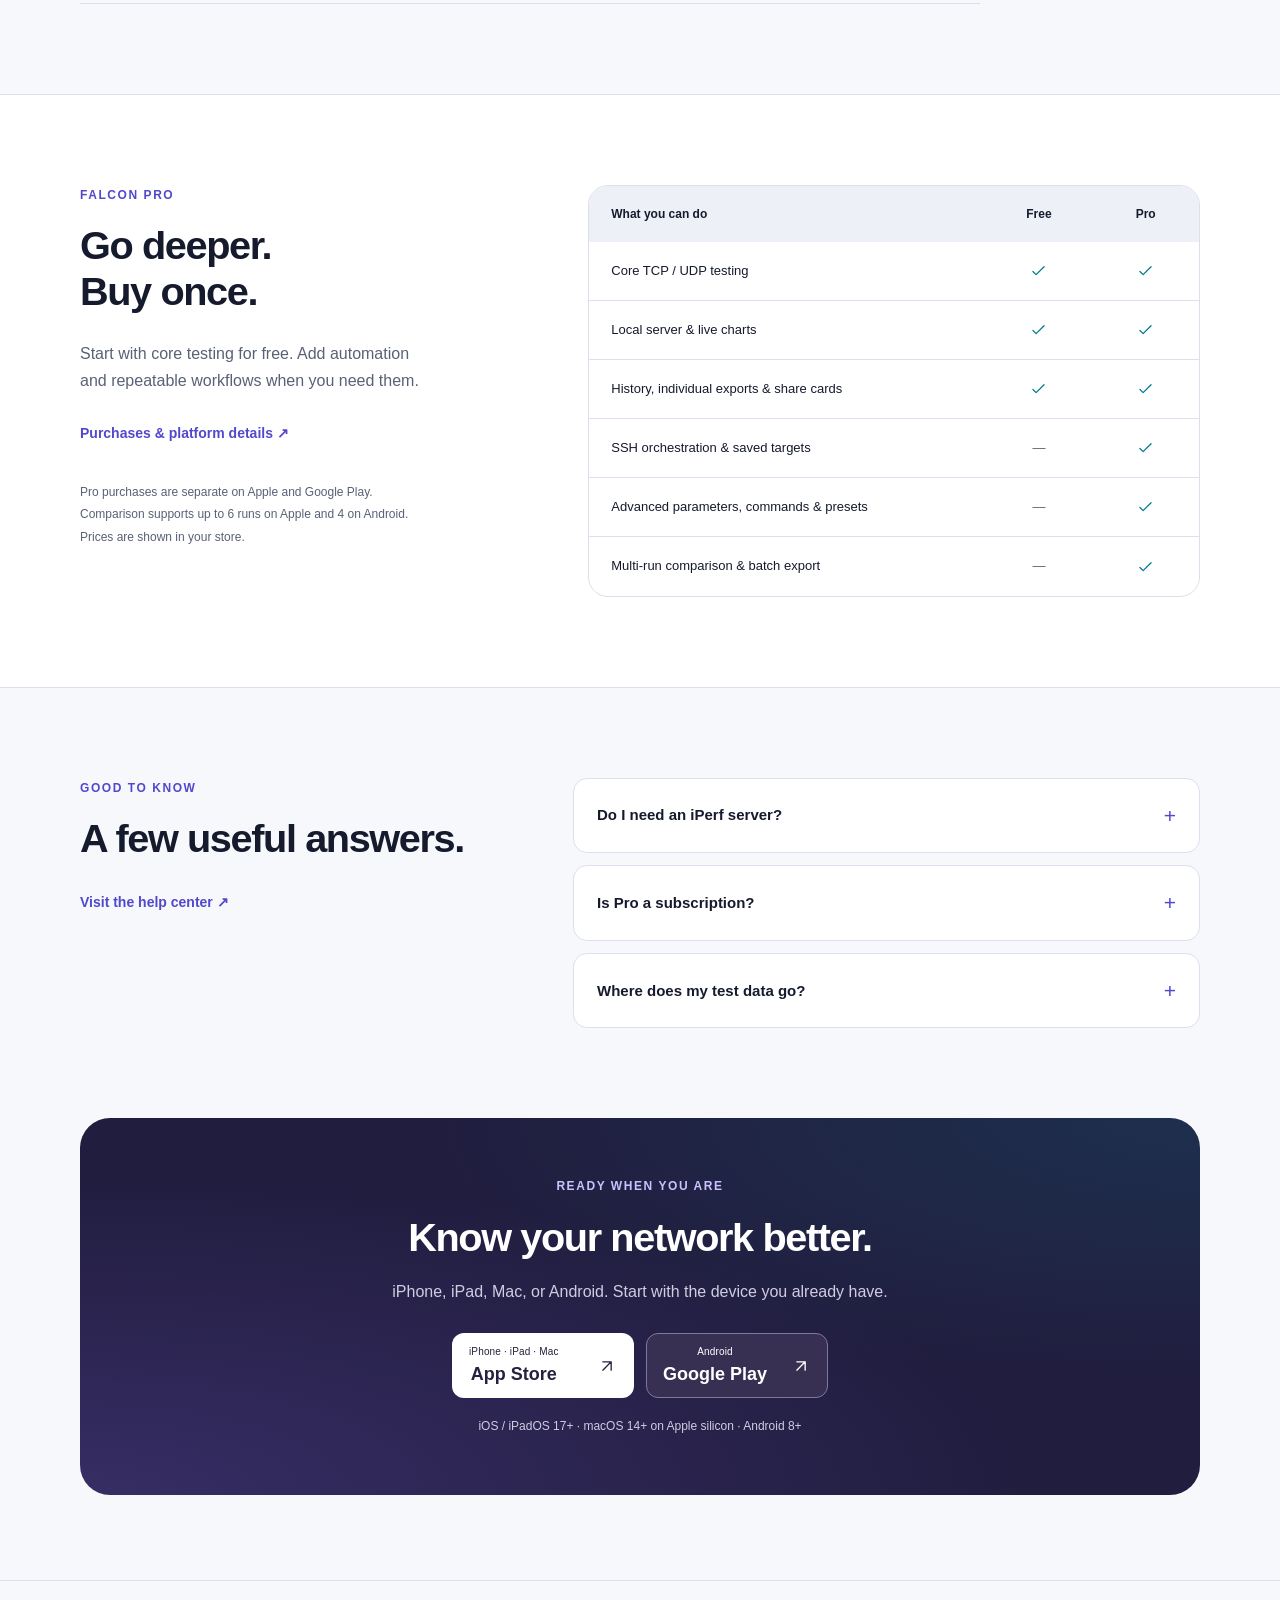
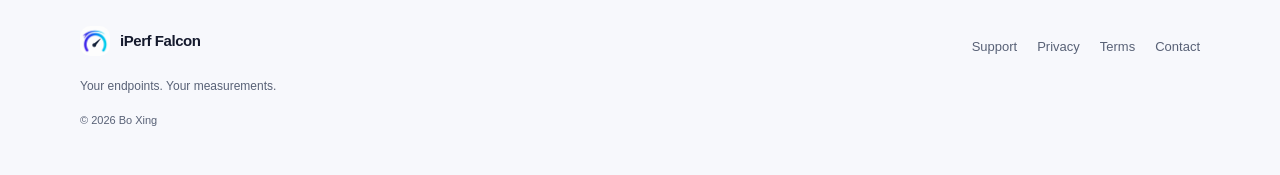
==== commit 84ba3954: "feat: redesign Falcon website for Apple and Android" ====
--- a/index.html
+++ b/index.html
@@ -1,122 +1,55 @@
 <!DOCTYPE html>
+<!-- Generated by scripts/build_site.py; edit the generator or content/ sources. -->
 <html lang="en">
-<head>
-  <meta charset="utf-8">
-  <meta name="viewport" content="width=device-width, initial-scale=1">
-  <meta name="description" content="iPerf Falcon is a native network throughput tester for iPhone, iPad, and Mac, with iPerf3, iPerf2, local server mode, and optional SSH orchestration.">
-  <meta name="theme-color" content="#f8faff" media="(prefers-color-scheme: light)">
-  <meta name="theme-color" content="#080b12" media="(prefers-color-scheme: dark)">
-  <link rel="canonical" href="https://bo-xing.github.io/falcon-site/">
-  <link rel="icon" href="app-icon.png" type="image/png">
-  <link rel="apple-touch-icon" href="app-icon.png">
-  <link rel="stylesheet" href="style.css">
-  <title>iPerf Falcon · Network Throughput Tester</title>
-</head>
-<body>
-  <a class="skip-link" href="#main-content">Skip to content</a>
-  <div class="wrap">
-    <header class="site-header">
-      <a class="brand" href="index.html" aria-label="iPerf Falcon home">
-        <img src="app-icon.png" width="42" height="42" alt="">
-        <span>iPerf Falcon</span>
-      </a>
-      <nav class="site-nav" aria-label="Primary navigation">
+<head><meta charset="utf-8"><meta name="viewport" content="width=device-width, initial-scale=1"><meta name="description" content="Native iPerf3 and iPerf2 testing for iPhone, iPad, Mac, and Android. Live throughput, local server mode, history, and optional SSH orchestration.">
+<meta name="theme-color" content="#f7f8fc" media="(prefers-color-scheme: light)"><meta name="theme-color" content="#0c101b" media="(prefers-color-scheme: dark)">
+<title>Native network throughput testing · iPerf Falcon</title><link rel="canonical" href="https://bo-xing.github.io/falcon-site/"><link rel="alternate" hreflang="en" href="https://bo-xing.github.io/falcon-site/"><link rel="alternate" hreflang="zh-Hans" href="https://bo-xing.github.io/falcon-site/index-zh.html"><link rel="alternate" hreflang="x-default" href="https://bo-xing.github.io/falcon-site/">
+<meta property="og:type" content="website"><meta property="og:title" content="Native network throughput testing · iPerf Falcon"><meta property="og:description" content="Native iPerf3 and iPerf2 testing for iPhone, iPad, Mac, and Android. Live throughput, local server mode, history, and optional SSH orchestration."><meta property="og:url" content="https://bo-xing.github.io/falcon-site/"><meta property="og:image" content="https://bo-xing.github.io/falcon-site/assets/social-card.png"><meta property="og:locale" content="en_US"><meta name="twitter:card" content="summary_large_image">
+<link rel="icon" href="app-icon.png" type="image/png"><link rel="apple-touch-icon" href="app-icon.png"><script src="theme.js?v=7fa52ed080"></script><link rel="stylesheet" href="style.css?v=b1c3650b82"><script src="site.js?v=a7347bb506" defer></script></head>
+<body><a class="skip-link" href="#main-content">Skip to content</a>
+    <header class="site-header"><div class="container header-inner">
+      <a class="brand" href="index.html" aria-label="iPerf Falcon home"><img src="app-icon.png" width="38" height="38" alt=""><span>iPerf Falcon</span></a>
+      <button class="menu-toggle" type="button" aria-expanded="false" aria-controls="main-nav" hidden>Menu<span aria-hidden="true">＋</span></button>
+      <nav class="site-nav" id="main-nav" aria-label="Primary navigation">
+        <a href="index.html#features">Features</a><a href="index.html#use-cases">Use cases</a><a href="index.html#pro">Pro</a>
         <a href="support.html">Support</a>
-        <a href="privacy.html">Privacy</a>
-        <a href="terms.html">Terms</a>
+        <a class="language-link" href="index-zh.html" lang="zh-Hans" hreflang="zh-Hans" aria-label="切换至中文">中文</a>
+        <button class="theme-toggle" type="button" data-dark-label="Use dark appearance" data-light-label="Use light appearance" aria-label="Change appearance" hidden><span aria-hidden="true">◐</span></button>
+        <a class="nav-download" href="index.html#download">Get Falcon</a>
       </nav>
-    </header>
-
-    <main id="main-content">
-      <section class="hero" aria-labelledby="hero-title">
-        <p class="eyebrow">Network performance, under your control</p>
-        <h1 id="hero-title">Measure the network you actually use.</h1>
-        <p class="lead">
-          iPerf3 and iPerf2 testing for iPhone, iPad, and Mac—with live metrics, local server mode, detailed history, and optional SSH automation.
-          <span class="zh-line" lang="zh-Hans">面向 iPhone、iPad 与 Mac 的专业 iPerf3 / iPerf2 测速工具，支持实时指标、本机服务端、完整历史与可选的 SSH 自动编排。</span>
-        </p>
-        <div class="hero-actions">
-          <a class="button primary" href="https://apps.apple.com/app/id6780008195">View on the App Store</a>
-          <a class="button" href="support.html"><span>Get support</span><span aria-hidden="true">·</span><span lang="zh-Hans">获取支持</span></a>
+    </div></header><main id="main-content" tabindex="-1">
+      <section class="hero container" aria-labelledby="hero-title">
+        <div class="hero-copy"><p class="eyebrow"><span class="status-dot" aria-hidden="true"></span>A native iPerf toolkit</p>
+          <h1 id="hero-title">Your network.<br><span>In clear view.</span></h1>
+          <p class="hero-description">Measure Wi-Fi, LAN, and server throughput with iPerf3 and iPerf2. Choose your endpoints, see live results, and keep every useful measurement.</p>
+          <div class="store-links">
+      <a class="button store-button primary" href="https://apps.apple.com/app/id6780008195"><span><small>iPhone · iPad · Mac</small>App Store</span><svg class="icon" viewBox="0 0 24 24" fill="none" stroke="currentColor" stroke-width="1.6" stroke-linecap="round" stroke-linejoin="round" aria-hidden="true"><path d="M7 17 17 7M7 7h10v10"/></svg></a>
+      <a class="button store-button secondary" href="https://play.google.com/store/apps/details?id=com.boxing.falcon"><span><small>Android</small>Google Play</span><svg class="icon" viewBox="0 0 24 24" fill="none" stroke="currentColor" stroke-width="1.6" stroke-linecap="round" stroke-linejoin="round" aria-hidden="true"><path d="M7 17 17 7M7 7h10v10"/></svg></a>
+    </div><p class="download-note">Free to download · Optional one-time Pro upgrade</p>
+          <ul class="hero-facts"><li><svg class="icon" viewBox="0 0 24 24" fill="none" stroke="currentColor" stroke-width="1.6" stroke-linecap="round" stroke-linejoin="round" aria-hidden="true"><path d="m5 12 4 4L19 6"/></svg>No account</li><li><svg class="icon" viewBox="0 0 24 24" fill="none" stroke="currentColor" stroke-width="1.6" stroke-linecap="round" stroke-linejoin="round" aria-hidden="true"><path d="m5 12 4 4L19 6"/></svg>No ads or analytics</li></ul>
         </div>
-        <ul class="fact-list">
-          <li>iPerf3 + iPerf2</li>
-          <li>iPhone · iPad · Mac</li>
-          <li>No account, ads, or analytics</li>
-        </ul>
-      </section>
-
-      <section aria-labelledby="ways-title">
-        <h2 id="ways-title">Three ways to test</h2>
-        <p class="section-intro">Choose the endpoint and workflow that match your network. Falcon is not tied to a single speed-test provider.</p>
-        <div class="grid">
-          <article class="panel">
-            <span class="number" aria-hidden="true">01</span>
-            <h3>Connect</h3>
-            <p>Test any iPerf host, check port reachability, or choose from the built-in public server directory.</p>
-          </article>
-          <article class="panel">
-            <span class="number" aria-hidden="true">02</span>
-            <h3>Listen</h3>
-            <p>Turn your device into an iPerf server and accept repeated client sessions until you stop listening.</p>
-          </article>
-          <article class="panel">
-            <span class="number" aria-hidden="true">03</span>
-            <h3>Automate</h3>
-            <p>With Falcon Pro, start, run, and clean up remote tests over SSH on OpenWrt, Linux, or another machine.</p>
-          </article>
+        <div class="hero-visual"><div class="visual-orbit" aria-hidden="true"></div>
+          <div class="hero-phone hero-ios"><span class="device-label">iOS</span><a href="assets/screenshots/ios-en-speed.jpg" data-lightbox aria-label="Enlarge iOS test screen"><img src="assets/screenshots/ios-en-speed.jpg" alt="Falcon on iOS showing a live throughput test and chart" width="828" height="1800" fetchpriority="high"></a></div>
+          <div class="hero-phone hero-android"><span class="device-label">Android</span><a href="assets/screenshots/android-en-speed.jpg" data-lightbox aria-label="Enlarge Android test screen"><img src="assets/screenshots/android-en-speed.jpg" alt="Falcon on Android showing live throughput and protocol metrics" width="802" height="1800" fetchpriority="high"></a></div>
+          <p class="visual-caption">Actual app screens. Illustrative test data.</p>
         </div>
       </section>
-
-      <section aria-labelledby="resources-title">
-        <h2 id="resources-title">Resources <span aria-hidden="true">·</span> <span lang="zh-Hans">资源</span></h2>
-        <p class="section-intro">Current help and legal information for iPerf Falcon.</p>
-        <div class="resource-grid">
-          <article class="card">
-            <div class="card-top">
-              <h3>Support &amp; FAQ</h3>
-            </div>
-            <p>Setup help, troubleshooting, feature details, and contact information.<br><span lang="zh-Hans">设置帮助、故障排查与联系方式。</span></p>
-            <div class="card-links">
-              <a href="support.html" lang="en">English</a>
-              <span aria-hidden="true">·</span>
-              <a href="support-zh.html" lang="zh-Hans">中文</a>
-            </div>
-          </article>
-          <article class="card">
-            <div class="card-top">
-              <h3>Privacy Policy</h3>
-            </div>
-            <p>How Falcon handles local data, network connections, and purchases.<br><span lang="zh-Hans">Falcon 如何处理本地数据、网络连接与购买。</span></p>
-            <div class="card-links">
-              <a href="privacy.html" lang="en">English</a>
-              <span aria-hidden="true">·</span>
-              <a href="privacy-zh.html" lang="zh-Hans">中文</a>
-            </div>
-          </article>
-          <article class="card">
-            <div class="card-top">
-              <h3>Terms of Use</h3>
-            </div>
-            <p>License, acceptable use, third-party services, and purchase terms.<br><span lang="zh-Hans">许可、合规使用、第三方服务与购买条款。</span></p>
-            <div class="card-links">
-              <a href="terms.html" lang="en">English</a>
-              <span aria-hidden="true">·</span>
-              <a href="terms-zh.html" lang="zh-Hans">中文</a>
-            </div>
-          </article>
-        </div>
-      </section>
-    </main>
-
-    <footer>
-      <span>© 2026 Bo Xing</span>
-      <nav class="footer-links" aria-label="Footer navigation">
-        <a href="mailto:boxing.falcon.support@gmail.com">Email support</a>
-        <a href="privacy.html">Privacy</a>
-        <a href="terms.html">Terms</a>
-      </nav>
-    </footer>
-  </div>
-</body>
-</html>
+      <div class="platform-strip container"><p>Native where you work.</p><span>iPhone</span><span>iPad</span><span>Mac</span><span>Android</span></div>
+      <section class="section container" id="features" aria-labelledby="features-title"><div class="section-heading"><div><p class="eyebrow">One toolkit. Three ways in.</p><h2 id="features-title">You choose the connection.</h2></div><p>Test the route that matters to you, with endpoints and settings you control.</p></div><div class="workflow-grid"><article class="workflow"><div class="workflow-top"><span class="icon-box"><svg class="icon" viewBox="0 0 24 24" fill="none" stroke="currentColor" stroke-width="1.6" stroke-linecap="round" stroke-linejoin="round" aria-hidden="true"><path d="M8 12h8M5 8v8M19 8v8M2 10v4M22 10v4"/></svg></span><span class="step-number">01</span></div><h3>Connect</h3><p class="workflow-subtitle">Choose your endpoint.</p><p>Enter an iPerf host, reuse a saved target, or try an independent public server.</p><a class="text-link" href="support.html#quick-start" aria-label="How it works · Connect">How it works <span aria-hidden="true">↗</span></a></article><article class="workflow"><div class="workflow-top"><span class="icon-box"><svg class="icon" viewBox="0 0 24 24" fill="none" stroke="currentColor" stroke-width="1.6" stroke-linecap="round" stroke-linejoin="round" aria-hidden="true"><circle cx="12" cy="12" r="2"/><path d="M7 7a7 7 0 0 0 0 10M17 7a7 7 0 0 1 0 10M4 4a11 11 0 0 0 0 16M20 4a11 11 0 0 1 0 16"/></svg></span><span class="step-number">02</span></div><h3>Listen</h3><p class="workflow-subtitle">Make your device the server.</p><p>See the address to connect to, then accept client sessions until you stop listening.</p><a class="text-link" href="support.html#listening" aria-label="How it works · Listen">How it works <span aria-hidden="true">↗</span></a></article><article class="workflow"><div class="workflow-top"><span class="icon-box"><svg class="icon" viewBox="0 0 24 24" fill="none" stroke="currentColor" stroke-width="1.6" stroke-linecap="round" stroke-linejoin="round" aria-hidden="true"><path d="m5 7 5 5-5 5M13 17h6"/></svg></span><span class="step-number">03</span></div><h3>Automate with SSH</h3><p class="workflow-subtitle">Let Falcon handle the setup.</p><p>Connect to OpenWrt or Linux, start the remote endpoint, run your test, and clean up. Requires Pro.</p><a class="text-link" href="support.html#ssh" aria-label="How it works · Automate with SSH">How it works <span aria-hidden="true">↗</span></a></article></div></section>
+      <section class="section screens-section" id="screens" aria-labelledby="screens-title"><div class="container"><div class="section-heading"><div><p class="eyebrow">A closer look</p><h2 id="screens-title">From live signal to useful history.</h2></div><p>Follow throughput, inspect protocol metrics, and compare runs. Select a platform; tap any screen to enlarge.</p></div>
+        <div class="screen-tabs" role="tablist" aria-label="Screenshot platform" hidden><button id="tab-ios" role="tab" aria-controls="screens-ios" aria-selected="true" type="button">iPhone / iPad</button><button id="tab-android" role="tab" aria-controls="screens-android" aria-selected="false" tabindex="-1" type="button">Android</button><button id="tab-mac" role="tab" aria-controls="screens-mac" aria-selected="false" tabindex="-1" type="button">Mac</button></div><section class="screenshot-panel" id="screens-ios" aria-labelledby="tab-ios"><h3 class="no-js-platform">iPhone / iPad</h3><div class="screens-grid"><figure class="screenshot-card"><a class="screenshot-link" href="assets/screenshots/ios-en-speed.jpg" data-lightbox aria-label="Enlarge: iOS · Live throughput &amp; protocol metrics"><img src="assets/screenshots/ios-en-speed.jpg" alt="iOS · Live throughput &amp; protocol metrics" loading="lazy" decoding="async" width="828" height="1800"></a><figcaption><span>Live throughput & protocol metrics</span><span class="expand-hint" aria-hidden="true">↗</span></figcaption></figure><figure class="screenshot-card"><a class="screenshot-link" href="assets/screenshots/ios-en-ssh.jpg" data-lightbox aria-label="Enlarge: iOS · SSH targets &amp; orchestration"><img src="assets/screenshots/ios-en-ssh.jpg" alt="iOS · SSH targets &amp; orchestration" loading="lazy" decoding="async" width="828" height="1800"></a><figcaption><span>SSH targets & orchestration</span><span class="expand-hint" aria-hidden="true">↗</span></figcaption></figure><figure class="screenshot-card"><a class="screenshot-link" href="assets/screenshots/ios-en-compare.jpg" data-lightbox aria-label="Enlarge: iOS · Compare saved measurements"><img src="assets/screenshots/ios-en-compare.jpg" alt="iOS · Compare saved measurements" loading="lazy" decoding="async" width="828" height="1800"></a><figcaption><span>Compare saved measurements</span><span class="expand-hint" aria-hidden="true">↗</span></figcaption></figure></div></section><section class="screenshot-panel" id="screens-android" aria-labelledby="tab-android"><h3 class="no-js-platform">Android</h3><div class="screens-grid"><figure class="screenshot-card"><a class="screenshot-link" href="assets/screenshots/android-en-speed.jpg" data-lightbox aria-label="Enlarge: Android · Live throughput &amp; protocol metrics"><img src="assets/screenshots/android-en-speed.jpg" alt="Android · Live throughput &amp; protocol metrics" loading="lazy" decoding="async" width="802" height="1800"></a><figcaption><span>Live throughput & protocol metrics</span><span class="expand-hint" aria-hidden="true">↗</span></figcaption></figure><figure class="screenshot-card"><a class="screenshot-link" href="assets/screenshots/android-en-ssh.jpg" data-lightbox aria-label="Enlarge: Android · SSH targets &amp; orchestration"><img src="assets/screenshots/android-en-ssh.jpg" alt="Android · SSH targets &amp; orchestration" loading="lazy" decoding="async" width="802" height="1800"></a><figcaption><span>SSH targets & orchestration</span><span class="expand-hint" aria-hidden="true">↗</span></figcaption></figure><figure class="screenshot-card"><a class="screenshot-link" href="assets/screenshots/android-en-compare.jpg" data-lightbox aria-label="Enlarge: Android · Compare saved measurements"><img src="assets/screenshots/android-en-compare.jpg" alt="Android · Compare saved measurements" loading="lazy" decoding="async" width="802" height="1800"></a><figcaption><span>Compare saved measurements</span><span class="expand-hint" aria-hidden="true">↗</span></figcaption></figure></div></section><section class="screenshot-panel" id="screens-mac" aria-labelledby="tab-mac"><h3 class="no-js-platform">Mac</h3><div class="screens-grid wide-screen"><figure class="screenshot-card"><a class="screenshot-link" href="assets/screenshots/mac-en-speed.jpg" data-lightbox aria-label="Enlarge: macOS · Live throughput &amp; protocol metrics"><img src="assets/screenshots/mac-en-speed.jpg" alt="macOS · Live throughput &amp; protocol metrics" loading="lazy" decoding="async" width="1800" height="1266"></a><figcaption><span>Live throughput & protocol metrics</span><span class="expand-hint" aria-hidden="true">↗</span></figcaption></figure></div></section>
+        <p class="gallery-hint">Swipe to explore more screens →</p><p class="section-note">Screens show example data and may include Pro features. Appearance varies by device and app version.</p>
+      </div></section>
+      <section class="section container use-cases" id="use-cases" aria-labelledby="cases-title"><div class="section-heading"><div><p class="eyebrow">Built for real networks</p><h2 id="cases-title">Give every test a purpose.</h2></div><p>A repeatable measurement is a better starting point for understanding a bottleneck.</p></div><div class="use-case-list"><article class="use-case"><span class="icon-box"><svg class="icon" viewBox="0 0 24 24" fill="none" stroke="currentColor" stroke-width="1.6" stroke-linecap="round" stroke-linejoin="round" aria-hidden="true"><path d="M2 8a16 16 0 0 1 20 0M5 12a11 11 0 0 1 14 0M8 16a6 6 0 0 1 8 0"/><circle cx="12" cy="20" r=".7"/></svg></span><div><p class="eyebrow">Home networks · Wi-Fi coverage</p><h3>Find the weak spot in your Wi-Fi.</h3><p>Keep the endpoint and test settings fixed. Measure in different rooms, then compare saved runs to see how throughput changes.</p></div></article><article class="use-case"><span class="icon-box"><svg class="icon" viewBox="0 0 24 24" fill="none" stroke="currentColor" stroke-width="1.6" stroke-linecap="round" stroke-linejoin="round" aria-hidden="true"><rect x="4" y="3" width="16" height="7" rx="2"/><rect x="4" y="14" width="16" height="7" rx="2"/><path d="M8 6.5h.01M8 17.5h.01M12 6.5h4M12 17.5h4"/></svg></span><div><p class="eyebrow">LAN · Ethernet · NAS</p><h3>Check the path to your NAS.</h3><p>Test against an iPerf host on your LAN to investigate wired, wireless, router, or server bottlenecks.</p></div></article><article class="use-case"><span class="icon-box"><svg class="icon" viewBox="0 0 24 24" fill="none" stroke="currentColor" stroke-width="1.6" stroke-linecap="round" stroke-linejoin="round" aria-hidden="true"><path d="m5 7 5 5-5 5M13 17h6"/></svg></span><div><p class="eyebrow">OpenWrt · Linux · Pro</p><h3>Spend less time setting up tests.</h3><p>Use SSH orchestration, saved commands, and presets to repeat a measurement workflow on your own equipment.</p></div></article></div></section>
+      <section class="section pro-section" id="pro" aria-labelledby="pro-title"><div class="container pro-layout"><div class="pro-copy"><p class="eyebrow">Falcon Pro</p><h2 id="pro-title">Go deeper.<br>Buy once.</h2><p>Start with core testing for free. Add automation and repeatable workflows when you need them.</p><a class="text-link" href="support.html#purchases">Purchases & platform details ↗</a><p class="fine-print">Pro purchases are separate on Apple and Google Play. Comparison supports up to 6 runs on Apple and 4 on Android. Prices are shown in your store.</p></div><div class="comparison-wrap"><table class="comparison-table"><caption class="sr-only">Free and Pro features</caption><thead><tr><th scope="col">What you can do</th><th scope="col">Free</th><th scope="col">Pro</th></tr></thead><tbody><tr><th scope="row">Core TCP / UDP testing</th><td><span class="check"><svg class="icon" viewBox="0 0 24 24" fill="none" stroke="currentColor" stroke-width="1.6" stroke-linecap="round" stroke-linejoin="round" aria-hidden="true"><path d="m5 12 4 4L19 6"/></svg><span class="sr-only">Included</span></span></td><td><span class="check"><svg class="icon" viewBox="0 0 24 24" fill="none" stroke="currentColor" stroke-width="1.6" stroke-linecap="round" stroke-linejoin="round" aria-hidden="true"><path d="m5 12 4 4L19 6"/></svg><span class="sr-only">Included</span></span></td></tr><tr><th scope="row">Local server & live charts</th><td><span class="check"><svg class="icon" viewBox="0 0 24 24" fill="none" stroke="currentColor" stroke-width="1.6" stroke-linecap="round" stroke-linejoin="round" aria-hidden="true"><path d="m5 12 4 4L19 6"/></svg><span class="sr-only">Included</span></span></td><td><span class="check"><svg class="icon" viewBox="0 0 24 24" fill="none" stroke="currentColor" stroke-width="1.6" stroke-linecap="round" stroke-linejoin="round" aria-hidden="true"><path d="m5 12 4 4L19 6"/></svg><span class="sr-only">Included</span></span></td></tr><tr><th scope="row">History, individual exports & share cards</th><td><span class="check"><svg class="icon" viewBox="0 0 24 24" fill="none" stroke="currentColor" stroke-width="1.6" stroke-linecap="round" stroke-linejoin="round" aria-hidden="true"><path d="m5 12 4 4L19 6"/></svg><span class="sr-only">Included</span></span></td><td><span class="check"><svg class="icon" viewBox="0 0 24 24" fill="none" stroke="currentColor" stroke-width="1.6" stroke-linecap="round" stroke-linejoin="round" aria-hidden="true"><path d="m5 12 4 4L19 6"/></svg><span class="sr-only">Included</span></span></td></tr><tr><th scope="row">SSH orchestration & saved targets</th><td><span class="not-included" aria-label="Not included">—</span></td><td><span class="check"><svg class="icon" viewBox="0 0 24 24" fill="none" stroke="currentColor" stroke-width="1.6" stroke-linecap="round" stroke-linejoin="round" aria-hidden="true"><path d="m5 12 4 4L19 6"/></svg><span class="sr-only">Included</span></span></td></tr><tr><th scope="row">Advanced parameters, commands & presets</th><td><span class="not-included" aria-label="Not included">—</span></td><td><span class="check"><svg class="icon" viewBox="0 0 24 24" fill="none" stroke="currentColor" stroke-width="1.6" stroke-linecap="round" stroke-linejoin="round" aria-hidden="true"><path d="m5 12 4 4L19 6"/></svg><span class="sr-only">Included</span></span></td></tr><tr><th scope="row">Multi-run comparison & batch export</th><td><span class="not-included" aria-label="Not included">—</span></td><td><span class="check"><svg class="icon" viewBox="0 0 24 24" fill="none" stroke="currentColor" stroke-width="1.6" stroke-linecap="round" stroke-linejoin="round" aria-hidden="true"><path d="m5 12 4 4L19 6"/></svg><span class="sr-only">Included</span></span></td></tr></tbody></table></div></div></section>
+      <section class="section container home-faq" aria-labelledby="faq-title"><div><p class="eyebrow">Good to know</p><h2 id="faq-title">A few useful answers.</h2><a class="text-link" href="support.html">Visit the help center ↗</a></div><div class="faq-list"><details class="faq-item"><summary>Do I need an iPerf server?</summary><div class="faq-answer"><p>Yes. Connect to a compatible iPerf host, make another device the server, choose a third-party public server, or use Pro SSH orchestration to start your own endpoint.</p></div></details><details class="faq-item"><summary>Is Pro a subscription?</summary><div class="faq-answer"><p>No. Pro is an optional one-time in-app purchase. Apple and Google Play purchases are separate; use the account from the original store to restore access.</p></div></details><details class="faq-item"><summary>Where does my test data go?</summary><div class="faq-answer"><p>Test traffic goes to your chosen endpoint. History stays on your device. Falcon has no account system, ads, or analytics. Store services and third-party endpoints follow their own policies.</p></div></details></div></section>
+      <section class="download-section container" id="download" aria-labelledby="download-title"><div class="download-panel"><p class="eyebrow">Ready when you are</p><h2 id="download-title">Know your network better.</h2><p>iPhone, iPad, Mac, or Android. Start with the device you already have.</p><div class="store-links">
+      <a class="button store-button primary" href="https://apps.apple.com/app/id6780008195"><span><small>iPhone · iPad · Mac</small>App Store</span><svg class="icon" viewBox="0 0 24 24" fill="none" stroke="currentColor" stroke-width="1.6" stroke-linecap="round" stroke-linejoin="round" aria-hidden="true"><path d="M7 17 17 7M7 7h10v10"/></svg></a>
+      <a class="button store-button secondary" href="https://play.google.com/store/apps/details?id=com.boxing.falcon"><span><small>Android</small>Google Play</span><svg class="icon" viewBox="0 0 24 24" fill="none" stroke="currentColor" stroke-width="1.6" stroke-linecap="round" stroke-linejoin="round" aria-hidden="true"><path d="M7 17 17 7M7 7h10v10"/></svg></a>
+    </div><p class="download-note">iOS / iPadOS 17+ · macOS 14+ on Apple silicon · Android 8+</p></div></section>
+    </main><footer class="site-footer"><div class="container footer-inner">
+      <div><a class="brand footer-brand" href="index.html"><img src="app-icon.png" width="30" height="30" alt="">iPerf Falcon</a><p>Your endpoints. Your measurements.</p><small>© 2026 Bo Xing</small></div>
+      <nav class="footer-links" aria-label="Footer navigation"><a href="support.html">Support</a><a href="privacy.html">Privacy</a><a href="terms.html">Terms</a><a href="mailto:boxing.support@gmail.com">Contact</a></nav>
+    </div></footer>
+<dialog class="lightbox" aria-label="App screenshot preview"><button class="lightbox-close" type="button" aria-label="Close preview">×</button><figure><img alt=""><figcaption></figcaption></figure></dialog>
+</body></html>
--- a/style.css
+++ b/style.css
@@ -1,607 +1,1708 @@
 :root {
-  color-scheme: light dark;
-  --bg: #f8faff;
-  --surface: rgba(255, 255, 255, 0.82);
-  --surface-solid: #ffffff;
-  --surface-muted: #f1f5ff;
-  --text: #111827;
-  --text-secondary: #5b6474;
-  --separator: rgba(31, 41, 55, 0.12);
-  --accent: #335cff;
-  --accent-strong: #2146dd;
-  --accent-soft: rgba(51, 92, 255, 0.1);
-  --shadow: 0 18px 48px rgba(35, 61, 130, 0.1);
-  --radius-md: 15px;
-}
-
-@media (prefers-color-scheme: dark) {
+  color-scheme:light dark;
+  --bg:#f7f8fc;
+  --surface:#fff;
+  --soft:#eef0f8;
+  --text:#151a2d;
+  --muted:#586176;
+  --line:#dce0ec;
+  --accent:#5148cc;
+  --accent-hover:#3830a4;
+  --teal:#007d8c;
+  --tint:#eeedff;
+  --header:rgba(247,248,252,.94);
+  --shadow:0 20px 60px rgba(36,40,82,.09);
+  --radius:24px;
+  --header-height:78px;
+}
+@media(prefers-color-scheme:dark) {
+  :root:not([data-theme=light]) {
+    --bg:#0c101b;
+    --surface:#151b2b;
+    --soft:#1a2234;
+    --text:#f1f3fc;
+    --muted:#b0b8ca;
+    --line:#2b354c;
+    --accent:#b2acff;
+    --accent-hover:#d1ceff;
+    --teal:#65d4dc;
+    --tint:#252348;
+    --header:rgba(12,16,27,.94);
+    --shadow:0 20px 60px rgba(0,0,0,.22);
+  }
+}
+:root[data-theme=dark] {
+  color-scheme:dark;
+  --bg:#0c101b;
+  --surface:#151b2b;
+  --soft:#1a2234;
+  --text:#f1f3fc;
+  --muted:#b0b8ca;
+  --line:#2b354c;
+  --accent:#b2acff;
+  --accent-hover:#d1ceff;
+  --teal:#65d4dc;
+  --tint:#252348;
+  --header:rgba(12,16,27,.94);
+  --shadow:0 20px 60px rgba(0,0,0,.22);
+}
+:root[data-theme=light] {
+  color-scheme:light;
+}
+* {
+  box-sizing:border-box;
+}
+html {
+  scroll-behavior:auto;
+  scroll-padding-top:100px;
+}
+body {
+  margin:0;
+  background:var(--bg);
+  color:var(--text);
+  font:16px/1.7 -apple-system,BlinkMacSystemFont,"Segoe UI","PingFang SC","Microsoft YaHei",sans-serif;
+  -webkit-text-size-adjust:100%;
+}
+img {
+  max-width:100%;
+  display:block;
+  height:auto;
+}
+a {
+  color:var(--accent);
+  text-underline-offset:4px;
+}
+a:hover {
+  color:var(--accent-hover);
+}
+button {
+  font:inherit;
+  cursor:pointer;
+}
+a,button,summary {
+  -webkit-tap-highlight-color:transparent;
+}
+button:disabled {
+  cursor:wait;
+}
+a:focus-visible,button:focus-visible,summary:focus-visible {
+  outline:3px solid var(--teal);
+  outline-offset:5px;
+  border-radius:5px;
+}
+main:focus {
+  outline:none;
+}
+[hidden] {
+  display:none!important;
+}
+h1,h2,h3,p,figure {
+  margin:0;
+}
+h1,h2,h3 {
+  line-height:1.17;
+  letter-spacing:-.035em;
+  text-wrap:balance;
+}
+h1 {
+  font-size:clamp(2.7rem,5vw,4.65rem);
+  font-weight:750;
+}
+h2 {
+  font-size:clamp(1.9rem,3.1vw,2.85rem);
+  font-weight:720;
+}
+h3 {
+  font-size:1.3rem;
+  font-weight:700;
+}
+p {
+  color:var(--muted);
+}
+.container {
+  width:min(1120px,calc(100% - 64px));
+  margin-inline:auto;
+}
+.icon {
+  width:24px;
+  height:24px;
+  flex-shrink:0;
+  display:inline-block;
+  vertical-align:middle;
+}
+.sr-only {
+  position:absolute;
+  width:1px;
+  height:1px;
+  padding:0;
+  margin:-1px;
+  overflow:hidden;
+  clip:rect(0,0,0,0);
+  white-space:nowrap;
+  border:0;
+}
+.skip-link {
+  position:fixed;
+  top:10px;
+  left:16px;
+  padding:12px 20px;
+  transform:translateY(-180%);
+  background:var(--surface);
+  z-index:100;
+  border:1px solid var(--accent);
+  border-radius:10px;
+}
+.skip-link:focus {
+  transform:translateY(0);
+}
+/* Navigation stays usable without JavaScript. The small-screen toggle is an enhancement. */
+.site-header {
+  position:sticky;
+  top:0;
+  z-index:20;
+  background:var(--header);
+  border-bottom:1px solid var(--line);
+  backdrop-filter:blur(18px);
+}
+.header-inner {
+  min-height:var(--header-height);
+  display:flex;
+  align-items:center;
+  justify-content:space-between;
+  gap:24px;
+}
+.brand {
+  display:inline-flex;
+  align-items:center;
+  gap:10px;
+  color:var(--text);
+  font-size:17px;
+  font-weight:750;
+  text-decoration:none;
+  white-space:nowrap;
+  letter-spacing:-.03em;
+}
+.brand img {
+  border-radius:10px;
+}
+.site-nav {
+  display:flex;
+  align-items:center;
+  gap:6px;
+}
+.site-nav a {
+  min-height:44px;
+  display:inline-flex;
+  align-items:center;
+  padding:8px 12px;
+  color:var(--muted);
+  font-size:14px;
+  text-decoration:none;
+  border-radius:9px;
+  font-weight:600;
+  white-space:nowrap;
+}
+.site-nav a:hover,.site-nav a[aria-current=page] {
+  background:var(--soft);
+  color:var(--text);
+}
+.site-nav .language-link {
+  margin-left:7px;
+  border-left:1px solid var(--line);
+  border-radius:0;
+}
+.site-nav .nav-download {
+  background:var(--text);
+  color:var(--bg);
+  margin-left:10px;
+  padding-inline:17px;
+}
+.site-nav .nav-download:hover {
+  background:var(--accent);
+  color:var(--surface);
+}
+.menu-toggle {
+  background:none;
+  border:1px solid var(--line);
+  border-radius:10px;
+  color:var(--text);
+  min-height:44px;
+  padding:6px 13px;
+  gap:16px;
+  align-items:center;
+}
+.menu-toggle span {
+  font-size:20px;
+  line-height:1;
+}
+.eyebrow {
+  font-size:12px;
+  font-weight:750;
+  letter-spacing:.13em;
+  text-transform:uppercase;
+  color:var(--accent);
+  margin-bottom:17px;
+  display:flex;
+  align-items:center;
+  gap:8px;
+}
+.status-dot {
+  width:7px;
+  height:7px;
+  border-radius:50%;
+  background:var(--teal);
+}
+.hero {
+  display:grid;
+  grid-template-columns:1.08fr 1fr;
+  gap:40px;
+  align-items:center;
+  padding-block:65px 50px;
+  min-height:730px;
+}
+.hero h1 span {
+  color:var(--accent);
+}
+.hero-description {
+  max-width:480px;
+  font-size:18px;
+  line-height:1.8;
+  margin-top:25px;
+}
+.store-links {
+  display:flex;
+  gap:12px;
+  flex-wrap:wrap;
+  margin-top:28px;
+}
+.button {
+  display:inline-flex;
+  align-items:center;
+  justify-content:center;
+  gap:15px;
+  min-height:48px;
+  border:1px solid transparent;
+  padding:12px 20px;
+  border-radius:12px;
+  font-weight:650;
+  font-size:15px;
+  text-decoration:none;
+  line-height:1.4;
+  transition:background .16s,border-color .16s,transform .16s;
+}
+.button:hover {
+  transform:translateY(-2px);
+}
+.button.primary {
+  background:#29224f;
+  color:#fff;
+  box-shadow:0 8px 20px #342c6a1a;
+}
+.button.primary:hover {
+  background:#433680;
+  color:#fff;
+}
+.button.secondary {
+  background:var(--surface);
+  border-color:var(--line);
+  color:var(--text);
+}
+.button.secondary:hover {
+  border-color:var(--accent);
+  color:var(--accent);
+}
+.store-button {
+  justify-content:space-between;
+  min-width:182px;
+  padding:11px 16px;
+  font-size:18px;
+  line-height:1.35;
+}
+.store-button small {
+  display:block;
+  font-size:10px;
+  font-weight:500;
+  letter-spacing:.015em;
+  margin-bottom:3px;
+}
+.store-button .icon {
+  width:20px;
+}
+.download-note {
+  font-size:12px;
+  margin-top:13px;
+  line-height:1.7;
+}
+.hero-facts {
+  display:flex;
+  list-style:none;
+  gap:22px;
+  padding:0;
+  margin:27px 0 0;
+  font-size:13px;
+  color:var(--muted);
+  flex-wrap:wrap;
+}
+.hero-facts li {
+  display:flex;
+  align-items:center;
+  gap:5px;
+}
+.hero-facts .icon {
+  color:var(--teal);
+  width:17px;
+  height:17px;
+}
+.hero-visual {
+  position:relative;
+  display:flex;
+  align-items:flex-start;
+  justify-content:center;
+  gap:17px;
+  padding:0 0 35px;
+  isolation:isolate;
+}
+.visual-orbit {
+  position:absolute;
+  width:490px;
+  max-width:120%;
+  aspect-ratio:1;
+  border-radius:50%;
+  background:radial-gradient(circle at 32% 40%,#b4a6ff42,transparent 67%),radial-gradient(circle at 70% 60%,#64d7df2b,transparent 65%);
+  z-index:-1;
+  top:55px;
+  border:1px solid var(--line);
+  box-shadow:0 0 0 30px #9384f006;
+}
+.hero-phone {
+  min-width:0;
+  position:relative;
+}
+.hero-phone a {
+  display:block;
+  border:5px solid var(--surface);
+  border-radius:27px;
+  box-shadow:0 28px 65px #22204b24;
+  overflow:hidden;
+  background:#f2f2f7;
+  transition:transform .2s;
+}
+.hero-phone a:hover {
+  transform:translateY(-5px);
+}
+.hero-phone img {
+  width:100%;
+}
+.hero-ios {
+  width:238px;
+}
+.hero-android {
+  width:205px;
+  margin-top:75px;
+}
+.device-label {
+  display:block;
+  text-align:center;
+  font-size:11px;
+  font-weight:700;
+  letter-spacing:.08em;
+  color:var(--muted);
+  margin-bottom:10px;
+}
+.visual-caption {
+  position:absolute;
+  bottom:0;
+  text-align:center;
+  width:100%;
+  font-size:10px;
+}
+.platform-strip {
+  display:flex;
+  align-items:center;
+  justify-content:space-between;
+  border-block:1px solid var(--line);
+  padding-block:25px;
+  gap:20px;
+}
+.platform-strip p {
+  font-size:13px;
+}
+.platform-strip span {
+  font-size:15px;
+  font-weight:650;
+  color:var(--muted);
+}
+.section {
+  padding-block:90px;
+}
+.section-heading {
+  display:flex;
+  align-items:flex-end;
+  justify-content:space-between;
+  gap:45px;
+  margin-bottom:35px;
+}
+.section-heading>div {
+  max-width:650px;
+}
+.section-heading>p {
+  max-width:320px;
+  font-size:14px;
+  line-height:1.8;
+}
+.workflow-grid {
+  display:grid;
+  grid-template-columns:repeat(3,minmax(0,1fr));
+  gap:18px;
+}
+.workflow {
+  padding:27px;
+  border:1px solid var(--line);
+  border-radius:var(--radius);
+  background:var(--surface);
+  display:flex;
+  flex-direction:column;
+  align-items:flex-start;
+}
+.workflow-top {
+  display:flex;
+  justify-content:space-between;
+  align-items:center;
+  width:100%;
+  margin-bottom:27px;
+}
+.icon-box {
+  display:inline-flex;
+  align-items:center;
+  justify-content:center;
+  width:46px;
+  height:46px;
+  flex-shrink:0;
+  background:var(--tint);
+  color:var(--accent);
+  border-radius:13px;
+}
+.step-number {
+  font:12px/1 ui-monospace,monospace;
+  color:var(--muted);
+}
+.workflow h3 {
+  margin-bottom:10px;
+}
+.workflow p {
+  font-size:14px;
+}
+.workflow .workflow-subtitle {
+  color:var(--text);
+  font-weight:600;
+  margin-bottom:8px;
+}
+.text-link {
+  display:inline-flex;
+  align-items:center;
+  gap:12px;
+  min-height:44px;
+  font-size:14px;
+  font-weight:650;
+  text-decoration:none;
+}
+.text-link:hover {
+  text-decoration:underline;
+}
+.workflow .text-link {
+  margin-top:auto;
+  padding-top:22px;
+}
+.screens-section {
+  background:var(--soft);
+  border-block:1px solid var(--line);
+}
+.screen-tabs {
+  display:flex;
+  gap:5px;
+  margin-bottom:28px;
+  padding:5px;
+  background:var(--surface);
+  border:1px solid var(--line);
+  border-radius:13px;
+  width:fit-content;
+}
+.screen-tabs button {
+  background:transparent;
+  border:0;
+  color:var(--muted);
+  padding:10px 22px;
+  min-height:44px;
+  border-radius:9px;
+  font-size:13px;
+  font-weight:650;
+}
+.screen-tabs button[aria-selected=true] {
+  background:var(--text);
+  color:var(--bg);
+}
+.screenshot-panel:focus {
+  outline:none;
+}
+.screens-grid {
+  display:grid;
+  grid-template-columns:repeat(3,minmax(0,1fr));
+  gap:24px;
+}
+.screenshot-card {
+  padding:20px 20px 0;
+  background:var(--bg);
+  border:1px solid var(--line);
+  border-radius:21px;
+  min-width:0;
+}
+.screenshot-link {
+  display:block;
+  max-width:220px;
+  margin:auto;
+  border:1px solid var(--line);
+  border-radius:18px;
+  overflow:hidden;
+  box-shadow:var(--shadow);
+  background:#f2f2f7;
+  cursor:zoom-in;
+}
+.screenshot-link img {
+  width:100%;
+  transition:transform .25s;
+}
+.screenshot-link:hover img {
+  transform:scale(1.015);
+}
+.screenshot-card figcaption {
+  display:flex;
+  justify-content:space-between;
+  gap:8px;
+  align-items:center;
+  font-size:12px;
+  line-height:1.6;
+  color:var(--muted);
+  padding-block:19px;
+}
+.expand-hint {
+  color:var(--accent);
+  font-size:18px;
+}
+.wide-screen {
+  grid-template-columns:1fr;
+}
+.wide-screen .screenshot-link {
+  max-width:100%;
+  border-radius:12px;
+}
+.wide-screen .screenshot-card {
+  max-width:900px;
+  margin:auto;
+  padding:20px 20px 0;
+}
+.section-note {
+  font-size:12px;
+  margin-top:22px;
+  max-width:750px;
+}
+.no-js-platform {
+  margin-block:26px 20px;
+}
+.tabs-ready .no-js-platform {
+  display:none;
+}
+.use-case-list {
+  display:grid;
+  gap:0;
+}
+.use-case {
+  display:grid;
+  grid-template-columns:70px 1fr;
+  gap:20px;
+  padding:32px 0;
+  border-bottom:1px solid var(--line);
+  max-width:900px;
+}
+.use-case:first-child {
+  padding-top:10px;
+}
+.use-case .eyebrow {
+  font-size:10px;
+  margin-bottom:10px;
+}
+.use-case h3 {
+  font-size:25px;
+  margin-bottom:12px;
+}
+.use-case p:not(.eyebrow) {
+  max-width:680px;
+  font-size:15px;
+}
+.pro-section {
+  background:var(--surface);
+  border-block:1px solid var(--line);
+}
+.pro-layout {
+  display:grid;
+  grid-template-columns:.85fr 1.2fr;
+  gap:75px;
+  align-items:start;
+}
+.pro-copy>p:not(.eyebrow) {
+  margin-top:25px;
+  max-width:350px;
+}
+.pro-copy .text-link {
+  margin-top:18px;
+}
+.pro-copy .fine-print {
+  font-size:12px;
+  line-height:1.85;
+}
+.comparison-wrap {
+  min-width:0;
+  border:1px solid var(--line);
+  border-radius:20px;
+  overflow:hidden;
+}
+.comparison-table {
+  width:100%;
+  border-collapse:collapse;
+  font-size:13px;
+  table-layout:fixed;
+}
+.comparison-table th,.comparison-table td {
+  padding:18px 12px;
+  border-bottom:1px solid var(--line);
+}
+.comparison-table tr:last-child th,.comparison-table tr:last-child td {
+  border-bottom:0;
+}
+.comparison-table thead {
+  background:var(--soft);
+}
+.comparison-table thead th {
+  font-weight:700;
+  font-size:12px;
+}
+.comparison-table th:first-child {
+  width:65%;
+  text-align:left;
+  padding-left:22px;
+}
+.comparison-table tbody th {
+  font-weight:500;
+}
+.comparison-table td {
+  text-align:center;
+}
+.check {
+  color:var(--teal);
+}
+.check .icon {
+  width:19px;
+  height:19px;
+}
+.not-included {
+  color:var(--muted);
+}
+.home-faq {
+  display:grid;
+  grid-template-columns:.8fr 1.2fr;
+  gap:75px;
+}
+.home-faq .text-link {
+  margin-top:20px;
+}
+.faq-list {
+  display:grid;
+  gap:12px;
+}
+.faq-item {
+  background:var(--surface);
+  border:1px solid var(--line);
+  border-radius:14px;
+}
+.faq-item summary {
+  display:flex;
+  justify-content:space-between;
+  align-items:center;
+  gap:20px;
+  padding:20px 23px;
+  min-height:60px;
+  cursor:pointer;
+  color:var(--text);
+  font-size:15px;
+  font-weight:650;
+  line-height:1.6;
+  list-style:none;
+}
+.faq-item summary::-webkit-details-marker {
+  display:none;
+}
+.faq-item summary::after {
+  content:'+';
+  font-size:21px;
+  font-weight:400;
+  color:var(--accent);
+  flex-shrink:0;
+}
+.faq-item[open] summary::after {
+  content:'−';
+}
+.faq-item summary:hover {
+  color:var(--accent);
+}
+.faq-answer {
+  padding:0 23px 23px;
+  font-size:14px;
+}
+.faq-answer p+p {
+  margin-top:12px;
+}
+.download-section {
+  padding-bottom:85px;
+}
+.download-panel {
+  padding:58px 40px;
+  border-radius:30px;
+  background:#211d3f;
+  color:#fff;
+  position:relative;
+  overflow:hidden;
+  text-align:center;
+  background-image:radial-gradient(ellipse at 0 100%,#50419175,transparent 60%),radial-gradient(ellipse at 100% 0,#16556955,transparent 50%);
+}
+.download-panel .eyebrow {
+  color:#c9c2ff;
+  justify-content:center;
+}
+.download-panel>p:not(.eyebrow) {
+  color:#d0cce2;
+  margin-top:18px;
+}
+.download-panel .store-links {
+  justify-content:center;
+}
+.download-panel .primary {
+  background:#fff;
+  color:#26213f;
+  box-shadow:none;
+}
+.download-panel .primary:hover {
+  background:#eeebff;
+}
+.download-panel .secondary {
+  background:#373052;
+  color:#fff;
+  border-color:#81799a;
+}
+.download-panel .secondary:hover {
+  background:#494060;
+  border-color:#bdb6d0;
+}
+.site-footer {
+  border-top:1px solid var(--line);
+  padding:45px 0;
+}
+.footer-inner {
+  display:flex;
+  align-items:flex-start;
+  justify-content:space-between;
+  gap:35px;
+}
+.footer-brand {
+  font-size:15px;
+}
+.footer-inner p {
+  font-size:12px;
+  margin-top:12px;
+}
+.footer-inner small {
+  display:block;
+  margin-top:15px;
+  font-size:11px;
+  color:var(--muted);
+}
+.footer-links {
+  display:flex;
+  flex-wrap:wrap;
+  gap:8px 20px;
+}
+.footer-links a {
+  display:inline-flex;
+  align-items:center;
+  min-height:44px;
+  font-size:13px;
+  text-decoration:none;
+  color:var(--muted);
+}
+.footer-links a:hover {
+  color:var(--accent);
+  text-decoration:underline;
+}
+/* Long-form pages share navigation but prioritize reading and finding an answer. */
+.document-page {
+  padding-bottom:70px;
+}
+.document-header {
+  padding:44px 0 45px;
+  max-width:850px;
+}
+.breadcrumb {
+  display:inline-flex;
+  align-items:center;
+  min-height:44px;
+  text-decoration:none;
+  font-size:13px;
+  margin-bottom:22px;
+  color:var(--muted);
+}
+.document-header h1 {
+  font-size:clamp(2.4rem,5vw,3.6rem);
+}
+.document-header .eyebrow {
+  margin-bottom:13px;
+}
+.updated {
+  font-size:12px;
+  margin-top:17px;
+}
+.document-lead {
+  font-size:18px;
+  margin-top:20px;
+  max-width:640px;
+}
+.document-layout {
+  display:grid;
+  grid-template-columns:230px minmax(0,1fr);
+  gap:60px;
+  align-items:start;
+}
+.toc {
+  position:sticky;
+  top:105px;
+  max-height:calc(100vh - 140px);
+  overflow:auto;
+}
+.toc summary {
+  font-size:12px;
+  font-weight:750;
+  cursor:pointer;
+  color:var(--text);
+  padding-block:12px;
+}
+.toc nav {
+  display:flex;
+  flex-direction:column;
+  gap:3px;
+  border-left:1px solid var(--line);
+  margin-top:7px;
+}
+.toc a {
+  display:flex;
+  align-items:center;
+  min-height:44px;
+  padding:8px 16px;
+  color:var(--muted);
+  text-decoration:none;
+  font-size:12px;
+  line-height:1.6;
+}
+.toc a:hover {
+  color:var(--accent);
+  background:var(--tint);
+}
+.document-body {
+  min-width:0;
+  max-width:790px;
+}
+.document-body>p {
+  margin-bottom:20px;
+}
+.document-body h2 {
+  font-size:24px;
+  margin:48px 0 22px;
+  line-height:1.4;
+}
+.document-body section:first-child>h2 {
+  margin-top:0;
+}
+.document-body section {
+}
+.document-body h3 {
+  font-size:17px;
+  margin-bottom:12px;
+}
+.document-body p,.document-body li {
+  font-size:15px;
+  line-height:1.95;
+}
+.document-body p+p {
+  margin-top:14px;
+}
+.document-body ul {
+  padding-left:22px;
+  color:var(--muted);
+}
+.document-body li+li {
+  margin-top:12px;
+}
+.document-body a {
+  overflow-wrap:anywhere;
+}
+.document-body .faq-answer p {
+  font-size:14px;
+  line-height:1.85;
+}
+.callout {
+  background:var(--tint);
+  border:1px solid var(--line);
+  border-left:3px solid var(--accent);
+  border-radius:14px;
+  padding:22px 25px;
+  margin-block:26px;
+}
+.callout p {
+  color:var(--text);
+}
+.quick-steps {
+  list-style:none;
+  counter-reset:step;
+  padding:0;
+  display:grid;
+  gap:22px;
+}
+.quick-steps li {
+  counter-increment:step;
+  padding-left:48px;
+  position:relative;
+}
+.quick-steps li::before {
+  content:counter(step,decimal-leading-zero);
+  position:absolute;
+  left:0;
+  top:2px;
+  background:var(--tint);
+  color:var(--accent);
+  width:32px;
+  height:32px;
+  border-radius:9px;
+  display:grid;
+  place-items:center;
+  font:12px/1 ui-monospace,monospace;
+}
+.quick-steps strong {
+  color:var(--text);
+  font-size:16px;
+}
+.quick-steps p {
+  margin-top:5px;
+}
+.platform-help {
+  display:grid;
+  grid-template-columns:1fr 1fr;
+  gap:15px;
+  margin-bottom:22px;
+}
+.platform-help article {
+  background:var(--surface);
+  border:1px solid var(--line);
+  border-radius:16px;
+  padding:22px;
+}
+.platform-help p {
+  font-size:14px;
+}
+.platform-help .text-link {
+  margin-top:12px;
+}
+.contact-actions {
+  display:flex;
+  flex-wrap:wrap;
+  gap:10px;
+  margin-top:22px;
+}
+.email-address {
+  font-size:13px!important;
+  margin-top:17px!important;
+}
+.copy-status {
+  font-size:13px!important;
+  min-height:26px;
+}
+.back-top {
+  display:inline-flex;
+  align-items:center;
+  min-height:44px;
+  margin-top:42px;
+  font-size:13px;
+  text-decoration:none;
+}
+code {
+  font:13px/1.6 ui-monospace,SFMono-Regular,monospace;
+  background:var(--soft);
+  color:var(--text);
+  padding:3px 6px;
+  border-radius:5px;
+  overflow-wrap:anywhere;
+}
+.lightbox {
+  padding:50px 20px 24px;
+  border:1px solid var(--line);
+  border-radius:20px;
+  color:var(--text);
+  background:var(--surface);
+  max-width:95vw;
+  max-height:94dvh;
+  width:fit-content;
+  box-shadow:var(--shadow);
+}
+.lightbox::backdrop {
+  background:#080b18d9;
+  backdrop-filter:blur(8px);
+}
+.lightbox figure {
+  margin:0;
+}
+.lightbox img {
+  max-height:calc(90dvh - 110px);
+  max-width:min(85vw,1100px);
+  width:auto;
+  height:auto;
+  object-fit:contain;
+  border-radius:9px;
+}
+.lightbox figcaption {
+  font-size:12px;
+  color:var(--muted);
+  text-align:center;
+  margin-top:14px;
+}
+.lightbox-close {
+  position:absolute;
+  top:5px;
+  right:7px;
+  display:grid;
+  place-items:center;
+  min-width:44px;
+  min-height:44px;
+  border:0;
+  background:transparent;
+  color:var(--text);
+  font-size:28px;
+  border-radius:10px;
+}
+.lightbox-close:hover {
+  background:var(--soft);
+}
+@media(min-width:900px) {
+  .menu-toggle {
+    display:none!important;
+  }
+}
+@media(max-width:1050px) {
+  .hero {
+    gap:28px;
+    padding-top:48px;
+    min-height:650px;
+  }
+  .hero-ios {
+    width:205px;
+  }
+  .hero-android {
+    width:170px;
+  }
+  .hero-visual {
+    gap:12px;
+  }
+  .store-button {
+    min-width:166px;
+    font-size:16px;
+  }
+  .store-button small {
+    font-size:9px;
+  }
+  .site-nav a {
+    padding-inline:10px;
+  }
+  .pro-layout,.home-faq {
+    gap:40px;
+  }
+  .section-heading {
+    gap:30px;
+  }
+  .document-layout {
+    grid-template-columns:190px minmax(0,1fr);
+    gap:35px;
+  }
+}
+@media(max-width:899px) {
+  .container {
+    width:calc(100% - 40px);
+  }
+  .header-inner {
+    flex-wrap:wrap;
+    gap:0;
+    padding-block:13px;
+    min-height:72px;
+  }
+  .menu-toggle:not([hidden]) {
+    display:inline-flex;
+    margin-left:auto;
+  }
+  .site-nav {
+    flex-basis:100%;
+    flex-wrap:wrap;
+    padding-top:14px;
+    gap:7px;
+  }
+  .nav-ready .site-nav:not(.is-open) {
+    display:none;
+  }
+  .site-nav a {
+    min-height:44px;
+    padding-inline:14px;
+  }
+  .site-nav .language-link {
+    margin-left:0;
+  }
+  .site-nav .nav-download {
+    margin-left:0;
+  }
+  .hero {
+    padding-block:40px 35px;
+    gap:30px;
+    min-height:0;
+  }
+  .hero h1 {
+    font-size:clamp(2.6rem,5.5vw,3.6rem);
+  }
+  .hero-description {
+    font-size:16px;
+    margin-top:22px;
+  }
+  .hero-visual {
+    gap:10px;
+  }
+  .hero-ios {
+    width:180px;
+  }
+  .hero-android {
+    width:145px;
+    margin-top:66px;
+  }
+  .hero-facts {
+    gap:12px;
+    margin-top:20px;
+  }
+  .hero-facts li {
+    font-size:11px;
+  }
+  .visual-orbit {
+    max-width:105%;
+  }
+  .store-links {
+    gap:8px;
+  }
+  .hero .store-button {
+    min-width:0;
+    width:100%;
+    font-size:16px;
+  }
+  .section {
+    padding-block:65px;
+  }
+  .section-heading {
+    align-items:flex-start;
+    flex-direction:column;
+    gap:18px;
+  }
+  .section-heading>p {
+    max-width:550px;
+  }
+  .workflow-grid {
+    gap:12px;
+  }
+  .workflow {
+    padding:22px;
+  }
+  .workflow h3 {
+    font-size:20px;
+  }
+  .screens-grid {
+    gap:15px;
+  }
+  .screenshot-card {
+    padding:14px 14px 0;
+  }
+  .screenshot-card figcaption {
+    font-size:11px;
+  }
+  .pro-layout {
+    grid-template-columns:1fr 1.3fr;
+    gap:25px;
+  }
+  .pro-copy h2 {
+    font-size:32px;
+  }
+  .home-faq {
+    grid-template-columns:1fr 1.4fr;
+    gap:28px;
+  }
+  .document-layout {
+    grid-template-columns:160px minmax(0,1fr);
+    gap:30px;
+  }
+  .toc a {
+    padding-left:12px;
+  }
+  .platform-help {
+    grid-template-columns:1fr;
+  }
+}
+@media(max-width:620px) {
+  .container {
+    width:calc(100% - 36px);
+  }
+  .hero {
+    grid-template-columns:1fr;
+    padding-top:36px;
+    gap:30px;
+  }
+  .hero h1 {
+    font-size:clamp(2.65rem,10vw,3.8rem);
+  }
+  .hero-description {
+    max-width:480px;
+    font-size:16px;
+    line-height:1.8;
+  }
+  .hero .store-links {
+    flex-wrap:nowrap;
+    gap:9px;
+    max-width:430px;
+  }
+  .hero .store-button {
+    width:auto;
+    flex:1;
+    padding:12px 13px;
+    gap:6px;
+    font-size:16px;
+  }
+  .hero .store-button small {
+    font-size:8px;
+    letter-spacing:0;
+  }
+  .hero .store-button .icon {
+    width:17px;
+  }
+  .hero-facts {
+    margin-top:20px;
+    font-size:12px;
+    gap:20px;
+  }
+  .hero-visual {
+    max-width:420px;
+    justify-self:center;
+    width:100%;
+    padding-bottom:31px;
+    gap:13px;
+  }
+  .hero-ios {
+    width:51%;
+    max-width:220px;
+  }
+  .hero-android {
+    width:43%;
+    max-width:185px;
+    margin-top:48px;
+  }
+  .hero-phone a {
+    border-width:4px;
+    border-radius:21px;
+  }
+  .visual-caption {
+    font-size:10px;
+  }
+  .device-label {
+    font-size:10px;
+  }
+  .visual-orbit {
+    top:35px;
+    width:100%;
+    max-width:100%;
+  }
+  .platform-strip {
+    padding-block:22px;
+    flex-wrap:wrap;
+    gap:12px 25px;
+    justify-content:flex-start;
+  }
+  .platform-strip p {
+    flex-basis:100%;
+    font-size:12px;
+  }
+  .platform-strip span {
+    font-size:13px;
+  }
+  .section {
+    padding-block:55px;
+  }
+  .section-heading {
+    margin-bottom:28px;
+    gap:15px;
+  }
+  .section-heading h2 {
+    font-size:30px;
+  }
+  .eyebrow {
+    font-size:10px;
+    letter-spacing:.11em;
+    margin-bottom:13px;
+  }
+  .workflow-grid {
+    grid-template-columns:1fr;
+    gap:15px;
+  }
+  .workflow {
+    padding:25px;
+  }
+  .workflow-top {
+    margin-bottom:20px;
+  }
+  .workflow .text-link {
+    padding-top:14px;
+  }
+  .screens-grid {
+    grid-template-columns:1fr;
+    gap:18px;
+    max-width:390px;
+    margin:auto;
+  }
+  .screenshot-card {
+    padding:24px 24px 0;
+  }
+  .screenshot-link {
+    max-width:230px;
+  }
+  .screenshot-card figcaption {
+    font-size:13px;
+  }
+  .screen-tabs {
+    width:100%;
+    gap:3px;
+  }
+  .screen-tabs button {
+    padding:10px 6px;
+    flex:1;
+    font-size:12px;
+  }
+  .wide-screen {
+    max-width:100%;
+  }
+  .wide-screen .screenshot-card {
+    padding:10px 10px 0;
+  }
+  .wide-screen .screenshot-card figcaption {
+    font-size:11px;
+  }
+  .section-note {
+    font-size:11px;
+  }
+  .use-case {
+    grid-template-columns:43px 1fr;
+    gap:18px;
+    padding-block:27px;
+  }
+  .use-case .icon-box {
+    width:40px;
+    height:40px;
+    border-radius:11px;
+  }
+  .use-case h3 {
+    font-size:22px;
+  }
+  .use-case p:not(.eyebrow) {
+    font-size:14px;
+  }
+  .use-case .eyebrow {
+    font-size:9px;
+    letter-spacing:.06em;
+  }
+  .pro-layout,.home-faq {
+    grid-template-columns:1fr;
+    gap:30px;
+  }
+  .pro-copy h2 {
+    font-size:32px;
+  }
+  .pro-copy>p:not(.eyebrow) {
+    max-width:100%;
+    margin-top:20px;
+  }
+  .pro-copy .fine-print {
+    font-size:12px;
+  }
+  .comparison-table {
+    font-size:12px;
+  }
+  .comparison-table th:first-child {
+    padding-left:15px;
+    width:62%;
+  }
+  .comparison-table th,.comparison-table td {
+    padding:16px 8px;
+  }
+  .faq-item summary {
+    font-size:14px;
+    padding:19px 18px;
+    gap:12px;
+  }
+  .faq-answer {
+    padding:0 18px 20px;
+  }
+  .home-faq .text-link {
+    margin-top:12px;
+  }
+  .download-section {
+    padding-bottom:55px;
+  }
+  .download-panel {
+    padding:40px 22px;
+    border-radius:23px;
+  }
+  .download-panel h2 {
+    font-size:30px;
+  }
+  .download-panel>p:not(.eyebrow) {
+    font-size:14px;
+  }
+  .download-panel .store-links {
+    flex-direction:column;
+    align-items:stretch;
+  }
+  .download-panel .store-button {
+    min-width:0;
+  }
+  .download-panel .download-note {
+    font-size:10px!important;
+  }
+  .footer-inner {
+    flex-direction:column;
+    gap:24px;
+  }
+  .footer-links {
+    gap:5px 19px;
+  }
+  .footer-links a {
+    font-size:12px;
+  }
+  .site-footer {
+    padding:35px 0;
+  }
+  .document-header {
+    padding:25px 0 30px;
+  }
+  .breadcrumb {
+    margin-bottom:17px;
+  }
+  .document-header h1 {
+    font-size:38px;
+  }
+  .document-lead {
+    font-size:16px;
+  }
+  .document-layout {
+    grid-template-columns:1fr;
+    gap:30px;
+  }
+  .toc {
+    position:static;
+    max-height:none;
+    border:1px solid var(--line);
+    border-radius:14px;
+    padding:7px 18px;
+    background:var(--surface);
+  }
+  .toc nav {
+    margin-bottom:10px;
+    border:0;
+    display:grid;
+    grid-template-columns:1fr 1fr;
+    gap:0 10px;
+  }
+  .toc a {
+    padding:8px 0;
+    font-size:11px;
+  }
+  .toc summary {
+    font-size:13px;
+  }
+  .document-body h2 {
+    font-size:23px;
+    margin-top:38px;
+  }
+  .document-body p,.document-body li {
+    font-size:14px;
+  }
+  .callout {
+    padding:19px 20px;
+  }
+  .document-page {
+    padding-bottom:45px;
+  }
+  .quick-steps li {
+    padding-left:44px;
+  }
+  .quick-steps p {
+    line-height:1.85;
+  }
+  .platform-help {
+    grid-template-columns:1fr;
+  }
+  .contact-actions {
+    flex-direction:column;
+    align-items:stretch;
+  }
+  .lightbox {
+    padding-inline:10px;
+  }
+  .lightbox img {
+    max-width:85vw;
+  }
+  .lightbox figcaption {
+    font-size:10px;
+    max-width:80vw;
+  }
+}
+@media(prefers-reduced-motion:reduce) {
+  html {
+    scroll-behavior:auto;
+  }
+  *,*::before,*::after {
+    transition:none!important;
+    animation:none!important;
+  }
+  .button:hover,.hero-phone a:hover,.screenshot-link:hover img {
+    transform:none;
+  }
+}
+@media print {
+  .site-header,.site-footer,.toc,.back-top,.skip-link,.store-links,.contact-actions,.lightbox,.screen-tabs {
+    display:none!important;
+  }
   :root {
-    --bg: #080b12;
-    --surface: rgba(20, 25, 36, 0.84);
-    --surface-solid: #141924;
-    --surface-muted: #171d2b;
-    --text: #f4f7fb;
-    --text-secondary: #a5adba;
-    --separator: rgba(255, 255, 255, 0.13);
-    --accent: #8096ff;
-    --accent-strong: #a5b4ff;
-    --accent-soft: rgba(128, 150, 255, 0.15);
-    --shadow: 0 20px 54px rgba(0, 0, 0, 0.28);
-  }
-}
-
-* {
-  box-sizing: border-box;
-}
-
-html {
-  -webkit-text-size-adjust: 100%;
-  scroll-behavior: smooth;
-}
-
-body {
-  min-height: 100vh;
-  margin: 0;
-  font-family: -apple-system, BlinkMacSystemFont, "SF Pro Text", "Segoe UI",
-    "PingFang SC", "Hiragino Sans GB", "Microsoft YaHei", system-ui, sans-serif;
-  font-size: 17px;
-  line-height: 1.68;
-  color: var(--text);
-  background:
-    radial-gradient(circle at 12% 0%, rgba(51, 92, 255, 0.11), transparent 34rem),
-    radial-gradient(circle at 92% 18%, rgba(0, 184, 217, 0.08), transparent 30rem),
-    var(--bg);
-}
-
-img {
-  display: block;
-  max-width: 100%;
-}
-
-a {
-  color: var(--accent-strong);
-  text-underline-offset: 0.18em;
-}
-
-a:hover {
-  color: var(--accent);
-}
-
-a:focus-visible {
-  outline: 3px solid var(--accent);
-  outline: 3px solid color-mix(in srgb, var(--accent) 55%, transparent);
-  outline-offset: 3px;
-  border-radius: 6px;
-}
-
-.skip-link {
-  position: fixed;
-  z-index: 20;
-  top: 12px;
-  left: 12px;
-  padding: 9px 14px;
-  border-radius: 9px;
-  background: var(--surface-solid);
-  color: var(--text);
-  box-shadow: var(--shadow);
-  transform: translateY(-160%);
-}
-
-.skip-link:focus {
-  transform: translateY(0);
-}
-
-.wrap {
-  width: calc(100% - 40px);
-  max-width: 920px;
-  margin: 0 auto;
-}
-
-.site-header {
-  display: flex;
-  align-items: center;
-  justify-content: space-between;
-  gap: 24px;
-  min-height: 92px;
-  padding: 20px 0;
-}
-
-.brand {
-  display: inline-flex;
-  align-items: center;
-  gap: 11px;
-  color: var(--text);
-  font-size: 18px;
-  font-weight: 700;
-  letter-spacing: -0.01em;
-  text-decoration: none;
-}
-
-.brand img {
-  width: 42px;
-  height: 42px;
-  border: 1px solid var(--separator);
-  border-radius: 11px;
-  box-shadow: 0 7px 18px rgba(40, 74, 160, 0.13);
-}
-
-.site-nav {
-  display: flex;
-  align-items: center;
-  gap: 6px;
-}
-
-.site-nav a {
-  padding: 8px 10px;
-  border-radius: 9px;
-  color: var(--text-secondary);
-  font-size: 14px;
-  font-weight: 600;
-  text-decoration: none;
-}
-
-.site-nav a:hover,
-.site-nav a[aria-current="page"] {
-  color: var(--text);
-  background: var(--accent-soft);
-}
-
-main {
-  padding: 42px 0 34px;
-}
-
-.hero {
-  padding: 48px 0 34px;
-}
-
-.eyebrow {
-  margin: 0 0 12px;
-  color: var(--accent-strong);
-  font-size: 14px;
-  font-weight: 750;
-  letter-spacing: 0.09em;
-  text-transform: uppercase;
-}
-
-h1,
-h2,
-h3 {
-  color: var(--text);
-  line-height: 1.2;
-  letter-spacing: -0.025em;
-}
-
-h1 {
-  max-width: 760px;
-  margin: 0;
-  font-size: clamp(2.45rem, 7vw, 4.8rem);
-  letter-spacing: -0.055em;
-}
-
-h2 {
-  margin: 64px 0 18px;
-  font-size: clamp(1.65rem, 4vw, 2.15rem);
-}
-
-h3 {
-  margin: 0 0 8px;
-  font-size: 1.1rem;
-  letter-spacing: -0.012em;
-}
-
-p,
-li {
-  color: var(--text);
-}
-
-.lead {
-  max-width: 720px;
-  margin: 24px 0 0;
-  color: var(--text-secondary);
-  font-size: clamp(1.08rem, 2.8vw, 1.35rem);
-  line-height: 1.55;
-}
-
-.zh-line {
-  display: block;
-  margin-top: 7px;
-  font-size: 0.9em;
-}
-
-.hero-actions {
-  display: flex;
-  flex-wrap: wrap;
-  gap: 12px;
-  margin-top: 30px;
-}
-
-.button {
-  display: inline-flex;
-  align-items: center;
-  justify-content: center;
-  min-height: 48px;
-  padding: 11px 18px;
-  border: 1px solid var(--separator);
-  border-radius: 12px;
-  color: var(--text);
-  background: var(--surface);
-  font-size: 15px;
-  font-weight: 700;
-  text-decoration: none;
-  box-shadow: 0 8px 22px rgba(29, 52, 112, 0.06);
-  transition: transform 160ms ease, border-color 160ms ease, background 160ms ease;
-}
-
-.button.primary {
-  border-color: transparent;
-  color: #ffffff;
-  background: linear-gradient(120deg, #3f42f6, #087ff5 60%, #00aeca);
-  box-shadow: 0 12px 28px rgba(45, 89, 235, 0.25);
-}
-
-.button:hover {
-  color: var(--text);
-  border-color: color-mix(in srgb, var(--accent) 45%, var(--separator));
-  transform: translateY(-1px);
-}
-
-.button.primary:hover {
-  color: #ffffff;
-}
-
-.fact-list {
-  display: flex;
-  flex-wrap: wrap;
-  gap: 9px;
-  margin: 32px 0 0;
-  padding: 0;
-  list-style: none;
-}
-
-.fact-list li {
-  padding: 7px 11px;
-  border: 1px solid var(--separator);
-  border-radius: 999px;
-  color: var(--text-secondary);
-  background: var(--surface);
-  font-size: 14px;
-  font-weight: 650;
-}
-
-.section-intro {
-  max-width: 690px;
-  margin: -8px 0 24px;
-  color: var(--text-secondary);
-}
-
-.grid {
-  display: grid;
-  grid-template-columns: repeat(3, minmax(0, 1fr));
-  gap: 14px;
-}
-
-.panel,
-.card,
-.callout {
-  border: 1px solid var(--separator);
-  background: var(--surface);
-  box-shadow: var(--shadow);
-}
-
-.panel {
-  min-height: 180px;
-  padding: 23px;
-  border-radius: var(--radius-md);
-}
-
-.panel .number {
-  display: inline-grid;
-  width: 30px;
-  height: 30px;
-  margin-bottom: 28px;
-  place-items: center;
-  border-radius: 9px;
-  color: var(--accent-strong);
-  background: var(--accent-soft);
-  font-size: 13px;
-  font-weight: 800;
-}
-
-.panel p,
-.card p {
-  margin: 0;
-  color: var(--text-secondary);
-  font-size: 15px;
-  line-height: 1.58;
-}
-
-.resource-grid {
-  display: grid;
-  grid-template-columns: repeat(3, minmax(0, 1fr));
-  gap: 14px;
-}
-
-.card {
-  display: flex;
-  min-height: 145px;
-  padding: 22px;
-  flex-direction: column;
-  justify-content: space-between;
-  border-radius: var(--radius-md);
-  color: var(--text);
-  transition: border-color 160ms ease;
-}
-
-.card:focus-within {
-  border-color: color-mix(in srgb, var(--accent) 45%, var(--separator));
-}
-
-.card-top {
-  display: flex;
-  align-items: flex-start;
-  justify-content: space-between;
-  gap: 16px;
-}
-
-.card-links {
-  display: flex;
-  gap: 8px;
-  margin-top: 20px;
-  color: var(--text-secondary);
-  font-size: 14px;
-  font-weight: 700;
-}
-
-.card-links a {
-  text-decoration: none;
-}
-
-.card-links a:hover {
-  text-decoration: underline;
-}
-
-.document {
-  max-width: 760px;
-  margin: 0 auto;
-  padding-top: 34px;
-}
-
-.document h1 {
-  font-size: clamp(2.2rem, 6vw, 3.7rem);
-}
-
-.document h2 {
-  margin-top: 52px;
-  font-size: 1.55rem;
-}
-
-.document h3 {
-  margin-top: 0;
-  font-size: 1.12rem;
-}
-
-.document p,
-.document li {
-  line-height: 1.72;
-}
-
-.document ul,
-.document ol {
-  padding-left: 24px;
-}
-
-.document li {
-  margin: 7px 0;
-}
-
-.updated {
-  margin: 12px 0 28px;
-  color: var(--text-secondary);
-  font-size: 14px;
-}
-
-.language-switch {
-  display: inline-flex;
-  gap: 7px;
-  margin-bottom: 24px;
-  padding: 6px 9px;
-  border: 1px solid var(--separator);
-  border-radius: 9px;
-  color: var(--text-secondary);
-  background: var(--surface);
-  font-size: 14px;
-}
-
-.language-switch a {
-  text-decoration: none;
-}
-
-.callout {
-  margin: 28px 0;
-  padding: 22px 24px;
-  border-radius: var(--radius-md);
-  border-left: 4px solid var(--accent);
-}
-
-.callout p:first-child {
-  margin-top: 0;
-}
-
-.callout p:last-child {
-  margin-bottom: 0;
-}
-
-.faq-list {
-  display: grid;
-  gap: 12px;
-  margin-top: 24px;
-}
-
-.faq-item {
-  padding: 22px 24px;
-  border: 1px solid var(--separator);
-  border-radius: var(--radius-md);
-  background: var(--surface);
-}
-
-.faq-item p {
-  margin: 9px 0 0;
-  color: var(--text-secondary);
-}
-
-code {
-  padding: 0.12em 0.35em;
-  border-radius: 5px;
-  color: var(--text);
-  background: var(--surface-muted);
-  font-family: ui-monospace, SFMono-Regular, Menlo, Monaco, Consolas, monospace;
-  font-size: 0.88em;
-}
-
-footer {
-  display: flex;
-  align-items: center;
-  justify-content: space-between;
-  gap: 20px;
-  margin-top: 56px;
-  padding: 28px 0 48px;
-  border-top: 1px solid var(--separator);
-  color: var(--text-secondary);
-  font-size: 13px;
-}
-
-.footer-links {
-  display: flex;
-  flex-wrap: wrap;
-  gap: 14px;
-}
-
-footer a {
-  color: var(--text-secondary);
-}
-
-@media (max-width: 720px) {
-  .wrap {
-    width: calc(100% - 32px);
-  }
-
-  .site-header {
-    align-items: flex-start;
-    min-height: auto;
-    padding: 18px 0;
-    flex-direction: column;
-    gap: 14px;
-  }
-
-  .site-nav {
-    width: 100%;
-    overflow-x: auto;
-    padding-bottom: 2px;
-  }
-
-  .site-nav a {
-    white-space: nowrap;
-  }
-
-  main {
-    padding-top: 24px;
-  }
-
-  .hero {
-    padding-top: 28px;
-  }
-
-  .grid,
-  .resource-grid {
-    grid-template-columns: 1fr;
-  }
-
-  .panel {
-    min-height: auto;
-  }
-
-  .panel .number {
-    margin-bottom: 18px;
-  }
-
-  footer {
-    align-items: flex-start;
-    flex-direction: column;
-  }
-}
-
-@media (prefers-reduced-motion: reduce) {
-  html {
-    scroll-behavior: auto;
-  }
-
-  .button,
-  .card {
-    transition: none;
-  }
-
-  .button:hover {
-    transform: none;
-  }
-}
-
-@media print {
-  :root {
-    color-scheme: light;
-    --bg: #ffffff;
-    --surface: #ffffff;
-    --surface-solid: #ffffff;
-    --surface-muted: #f3f4f6;
-    --text: #000000;
-    --text-secondary: #333333;
-    --separator: #b8b8b8;
-    --accent: #000000;
-    --accent-strong: #000000;
-    --accent-soft: #eeeeee;
-    --shadow: none;
-  }
-
-  body {
-    color: #000000;
-    background: #ffffff;
-  }
-
-  .skip-link,
-  .site-nav,
-  .language-switch,
-  .hero-actions {
-    display: none;
-  }
-
-  .wrap,
-  .document {
-    width: 100%;
-    max-width: none;
-    margin: 0;
-  }
-
-  .site-header {
-    min-height: auto;
-    padding: 0 0 24px;
-  }
-
-  .brand img,
-  .panel,
-  .card,
-  .callout {
-    box-shadow: none;
-  }
-
-  main {
-    padding: 0;
-  }
-
-  a {
-    color: inherit;
-  }
-
-  footer {
-    margin-top: 32px;
-    padding-bottom: 0;
-  }
-}
+    color-scheme:light;
+    --bg:#fff;
+    --surface:#fff;
+    --soft:#f2f2f2;
+    --text:#000;
+    --muted:#333;
+    --line:#aaa;
+    --accent:#111;
+    --tint:#f5f5f5;
+  }
+  .container {
+    width:100%;
+    max-width:none;
+  }
+  .document-layout {
+    display:block;
+  }
+  .document-header {
+    padding-top:0;
+  }
+  .document-body {
+    max-width:none;
+  }
+  .hero,.pro-layout,.home-faq {
+    display:block;
+  }
+  .hero-visual {
+    display:none;
+  }
+  .section {
+    padding-block:24px;
+  }
+  .screenshot-panel[hidden] {
+    display:block!important;
+  }
+  .screens-grid {
+    grid-template-columns:repeat(3,1fr);
+  }
+  .faq-item {
+    break-inside:avoid;
+  }
+  .faq-item:not([open]) .faq-answer {
+    display:block;
+  }
+  .download-panel {
+    background:#eee;
+    color:#000;
+  }
+  .download-panel p {
+    color:#333!important;
+  }
+}
+.theme-toggle {
+  display:inline-grid;
+  place-items:center;
+  min-width:44px;
+  min-height:44px;
+  border:0;
+  border-radius:9px;
+  background:transparent;
+  color:var(--muted);
+  font-size:22px;
+}
+.theme-toggle:hover {
+  color:var(--accent);
+  background:var(--soft);
+}
+.gallery-hint {
+  display:none;
+}
+@media(max-width:620px) {
+  .hero .store-button small {
+    font-size:11px;
+  }
+  .screens-grid:not(.wide-screen) {
+    display:flex;
+    overflow-x:auto;
+    scroll-snap-type:x mandatory;
+    gap:14px;
+    max-width:100%;
+    padding:6px 1px 16px;
+  }
+  .screens-grid:not(.wide-screen) .screenshot-card {
+    flex:0 0 84%;
+    scroll-snap-align:center;
+  }
+  .gallery-hint {
+    display:block;
+    font-size:11px;
+    margin-top:14px;
+    color:var(--accent);
+  }
+  .wide-screen .screenshot-card {
+    flex:auto;
+  }
+}
+@media(max-width:359px) {
+  .hero .store-links {
+    flex-direction:column;
+  }
+  .hero .store-button {
+    width:100%;
+    flex:auto;
+  }
+  .hero .store-button small {
+    font-size:11px;
+  }
+}
+@media(max-width:359px) {
+  html[lang=zh-Hans] .hero h1 {
+    font-size:36px;
+  }
+}
